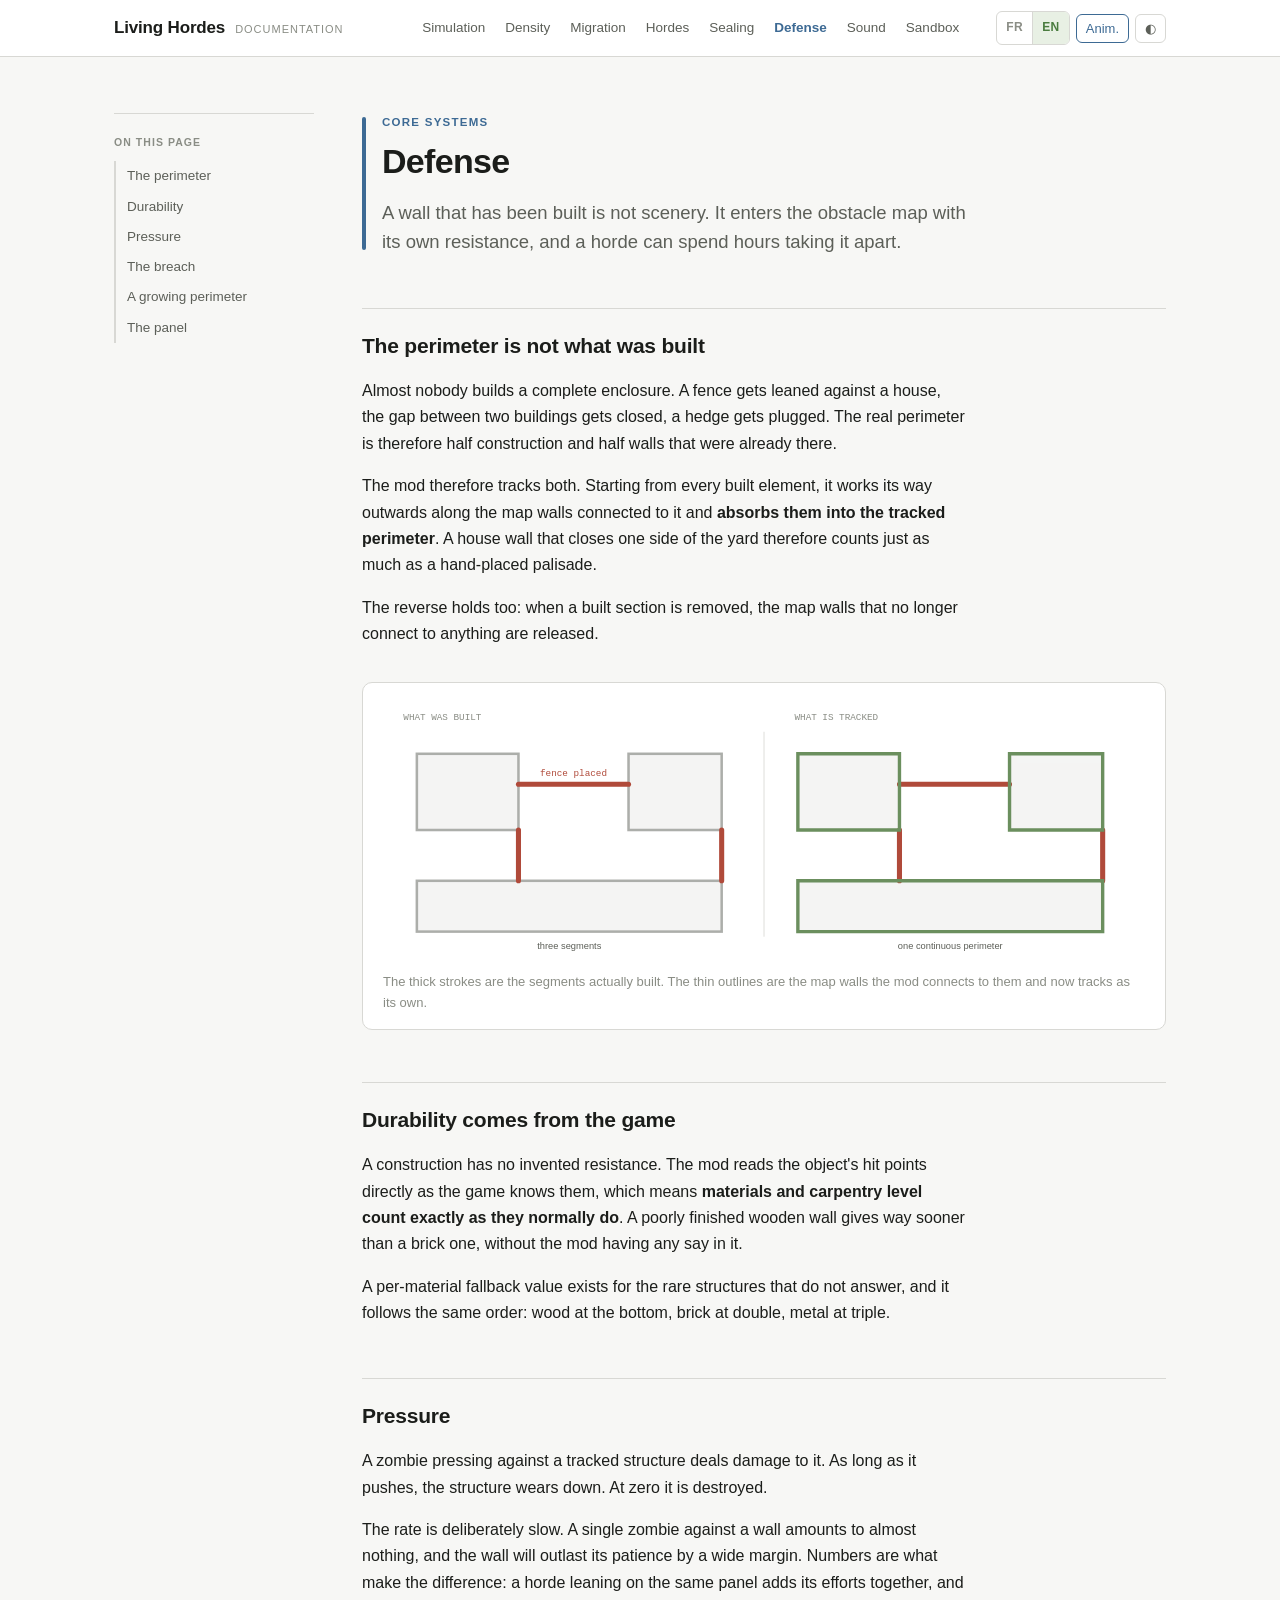
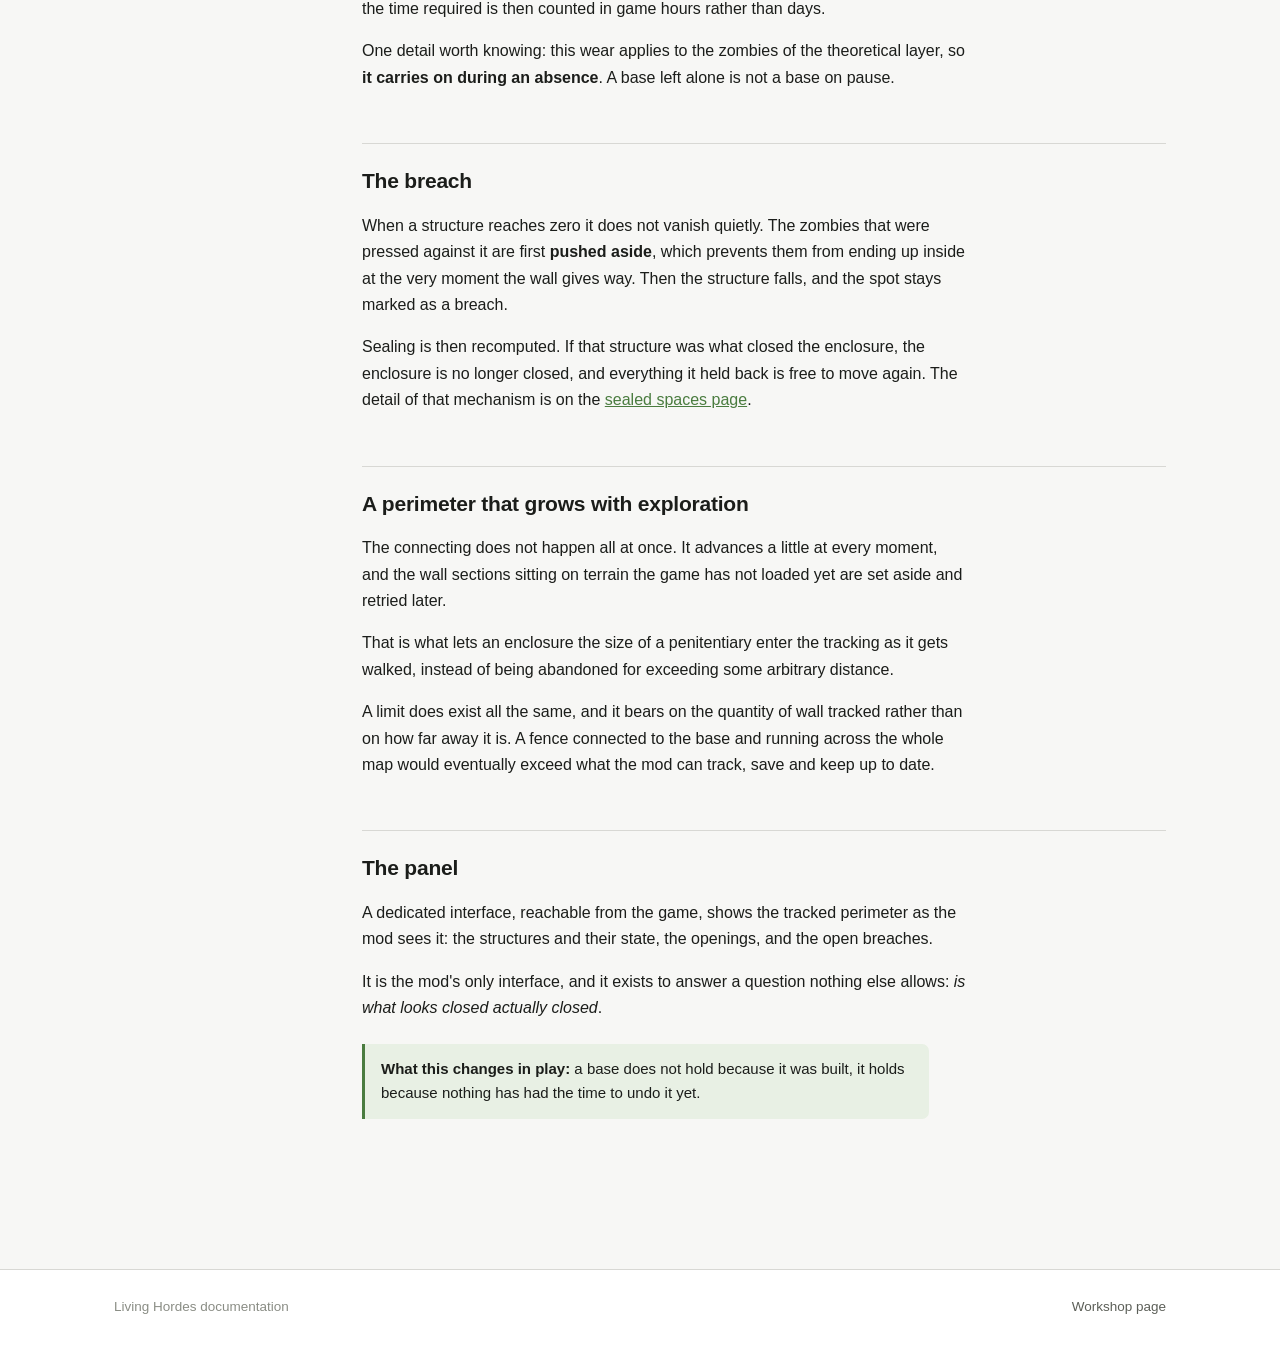
==== defense.html @ 2e3cf20c "Add the bilingual documentation site Nine pages covering the layered simulation, population density," ====
<!doctype html>
<html lang="fr" data-title-fr="D&eacute;fense de base - Living Hordes" data-title-en="Base defense - Living Hordes">
<head>
<meta charset="utf-8">
<meta name="viewport" content="width=device-width, initial-scale=1">
<title>D&eacute;fense de base - Living Hordes</title>
<link rel="stylesheet" href="assets/site.css?v=6">
<script>
(function () {
  var d = document.documentElement, t = null, l = null;
  try {
    t = localStorage.getItem("lh-theme");
    l = localStorage.getItem("lh-lang");
  } catch (e) {}
  if (t) d.setAttribute("data-theme", t);
  if (l !== "fr" && l !== "en") {
    l = (navigator.language || "en").toLowerCase().indexOf("fr") === 0 ? "fr" : "en";
  }
  d.setAttribute("data-sitelang", l);
  d.setAttribute("lang", l);
  var tt = d.getAttribute("data-title-" + l);
  if (tt) document.title = tt;
})();
</script>
</head>
<body data-page="defense">

<header class="masthead">
  <div class="masthead-inner">
    <a class="brand" href="index.html"><b>Living Hordes</b><span>Documentation</span></a>
    <nav class="sitenav">
      <a href="simulation.html">Simulation</a>
      <a href="density.html"><span data-lang="fr">Densit&eacute;</span><span data-lang="en">Density</span></a>
      <a href="migration.html">Migration</a>
      <a href="hordes.html">Hordes</a>
      <a href="sealing.html"><span data-lang="fr">Scellement</span><span data-lang="en">Sealing</span></a>
      <a href="defense.html" aria-current="page"><span data-lang="fr">D&eacute;fense</span><span data-lang="en">Defense</span></a>
      <a href="sound.html"><span data-lang="fr">Son</span><span data-lang="en">Sound</span></a>
      <a href="sandbox.html">Sandbox</a>
    </nav>
    <div class="tools">
      <div class="langtoggle">
        <button type="button" data-setlang="fr">FR</button>
        <button type="button" data-setlang="en">EN</button>
      </div>
      <button class="motiontoggle" id="motion-toggle" type="button" aria-pressed="false"
              title="Animations">Anim.</button>
      <button class="themetoggle" id="theme-toggle" type="button"
              title="Th&egrave;me / Theme">&#9680;</button>
    </div>
  </div>
</header>

<div class="wrap">
  <aside class="toc">
    <div class="toc-sticky">
      <h2><span data-lang="fr">Sur cette page</span><span data-lang="en">On this page</span></h2>
      <a href="#perimetre"><span data-lang="fr">Le p&eacute;rim&egrave;tre</span><span data-lang="en">The perimeter</span></a>
      <a href="#durabilite"><span data-lang="fr">La durabilit&eacute;</span><span data-lang="en">Durability</span></a>
      <a href="#pression"><span data-lang="fr">La pression</span><span data-lang="en">Pressure</span></a>
      <a href="#breche"><span data-lang="fr">La br&egrave;che</span><span data-lang="en">The breach</span></a>
      <a href="#grandit"><span data-lang="fr">Un p&eacute;rim&egrave;tre qui grandit</span><span data-lang="en">A growing perimeter</span></a>
      <a href="#panneau"><span data-lang="fr">Le panneau</span><span data-lang="en">The panel</span></a>
    </div>
  </aside>

  <main>
    <div class="prose pagehead">
      <p class="eyebrow"><span data-lang="fr">Syst&egrave;mes centraux</span><span data-lang="en">Core systems</span></p>
      <h1><span data-lang="fr">D&eacute;fense</span><span data-lang="en">Defense</span></h1>
      <p class="lead" data-lang="fr">Un mur construit n'est pas un d&eacute;cor. Il entre dans la carte des
      obstacles avec sa r&eacute;sistance, et une horde peut passer des heures &agrave; le
      d&eacute;monter.</p>
      <p class="lead" data-lang="en">A wall that has been built is not scenery. It enters the
      obstacle map with its own resistance, and a horde can spend hours taking it apart.</p>
    </div>

    <h2 id="perimetre"><span data-lang="fr">Le p&eacute;rim&egrave;tre n'est pas ce qui a &eacute;t&eacute; construit</span><span data-lang="en">The perimeter is not what was built</span></h2>
    <div class="prose">
      <p data-lang="fr">Presque personne ne b&acirc;tit une enceinte compl&egrave;te. On adosse une
      cl&ocirc;ture &agrave; une maison, on ferme le passage entre deux b&acirc;timents, on
      bouche une haie. Le p&eacute;rim&egrave;tre r&eacute;el est donc fait pour moiti&eacute;
      de constructions et pour moiti&eacute; de murs qui &eacute;taient d&eacute;j&agrave;
      l&agrave;.</p>
      <p data-lang="en">Almost nobody builds a complete enclosure. A fence gets leaned
      against a house, the gap between two buildings gets closed, a hedge gets plugged. The
      real perimeter is therefore half construction and half walls that were already
      there.</p>
      <p data-lang="fr">Le mod suit donc les deux. &Agrave; partir de chaque &eacute;l&eacute;ment
      construit, il remonte de proche en proche le long des murs de la carte qui y sont
      raccord&eacute;s, et les <strong>absorbe dans le p&eacute;rim&egrave;tre suivi</strong>.
      Un mur de maison qui ferme un c&ocirc;t&eacute; de la cour compte donc autant qu'une
      palissade pos&eacute;e &agrave; la main.</p>
      <p data-lang="en">The mod therefore tracks both. Starting from every built element, it
      works its way outwards along the map walls connected to it and <strong>absorbs them
      into the tracked perimeter</strong>. A house wall that closes one side of the yard
      therefore counts just as much as a hand-placed palisade.</p>
      <p data-lang="fr">L'inverse est vrai aussi : quand une portion construite est retir&eacute;e, les
      murs de carte qui ne tiennent plus &agrave; rien sont rel&acirc;ch&eacute;s.</p>
      <p data-lang="en">The reverse holds too: when a built section is removed, the map walls
      that no longer connect to anything are released.</p>
    </div>

    <figure class="wide-fig">
      <svg viewBox="0 0 900 300" xmlns="http://www.w3.org/2000/svg" role="img"
           aria-label="Une cl&ocirc;ture construite entre deux b&acirc;timents, et le p&eacute;rim&egrave;tre complet que le mod en d&eacute;duit.">
        <g font-size="11" font-family="ui-monospace, monospace" fill="var(--text-faint)">
          <text x="24" y="20" data-lang="fr">CE QUI A &Eacute;T&Eacute; CONSTRUIT</text><text x="24" y="20" data-lang="en">WHAT WAS BUILT</text>
          <text x="486" y="20" data-lang="fr">CE QUI EST SUIVI</text><text x="486" y="20" data-lang="en">WHAT IS TRACKED</text>
        </g>

        <g opacity="0.5">
          <rect x="40" y="60" width="120" height="90" fill="var(--text-faint)" fill-opacity="0.18"
                stroke="var(--text-dim)" stroke-width="3"/>
          <rect x="290" y="60" width="110" height="90" fill="var(--text-faint)" fill-opacity="0.18"
                stroke="var(--text-dim)" stroke-width="3"/>
          <rect x="40" y="210" width="360" height="60" fill="var(--text-faint)" fill-opacity="0.18"
                stroke="var(--text-dim)" stroke-width="3"/>
        </g>
        <g stroke="var(--l3)" stroke-width="6" stroke-linecap="round">
          <path d="M 160 96 L 290 96"/>
          <path d="M 160 150 L 160 210"/>
          <path d="M 400 150 L 400 210"/>
        </g>
        <text x="225" y="86" font-size="11" fill="var(--l3)" text-anchor="middle"
              font-family="ui-monospace, monospace" data-lang="fr">cl&ocirc;ture pos&eacute;e</text>
        <text x="225" y="86" font-size="11" fill="var(--l3)" text-anchor="middle"
              font-family="ui-monospace, monospace" data-lang="en">fence placed</text>
        <text x="220" y="290" font-size="11" fill="var(--text-dim)" text-anchor="middle" data-lang="fr">trois segments</text><text x="220" y="290" font-size="11" fill="var(--text-dim)" text-anchor="middle" data-lang="en">three segments</text>

        <line x1="450" y1="34" x2="450" y2="276" stroke="var(--rule)" stroke-width="1"/>

        <g opacity="0.5">
          <rect x="490" y="60" width="120" height="90" fill="var(--text-faint)" fill-opacity="0.18"/>
          <rect x="740" y="60" width="110" height="90" fill="var(--text-faint)" fill-opacity="0.18"/>
          <rect x="490" y="210" width="360" height="60" fill="var(--text-faint)" fill-opacity="0.18"/>
        </g>
        <path d="M 610 96 L 740 96 M 610 210 L 610 150 M 850 210 L 850 150"
              stroke="var(--l3)" stroke-width="6" stroke-linecap="round" fill="none"/>
        <path d="M 490 60 L 610 60 L 610 150 L 490 150 Z
                 M 740 60 L 850 60 L 850 150 L 740 150 Z
                 M 490 210 L 850 210 L 850 270 L 490 270 Z"
              fill="none" stroke="var(--l1)" stroke-width="4"/>
        <text x="670" y="290" font-size="11" fill="var(--text-dim)" text-anchor="middle" data-lang="fr">
          un p&eacute;rim&egrave;tre continu</text>
        <text x="670" y="290" font-size="11" fill="var(--text-dim)" text-anchor="middle" data-lang="en">
          one continuous perimeter</text>
      </svg>
      <figcaption data-lang="fr">Les traits &eacute;pais sont les segments r&eacute;ellement construits.
      Les contours fins sont les murs de la carte que le mod y raccorde et suit
      d&eacute;sormais comme les siens.</figcaption>
      <figcaption data-lang="en">The thick strokes are the segments actually built. The thin
      outlines are the map walls the mod connects to them and now tracks as its own.</figcaption>
    </figure>

    <h2 id="durabilite"><span data-lang="fr">La durabilit&eacute; est celle du jeu</span><span data-lang="en">Durability comes from the game</span></h2>
    <div class="prose">
      <p data-lang="fr">Une construction n'a pas de r&eacute;sistance invent&eacute;e. Le mod lit
      directement les points de vie de l'objet tel que le jeu le conna&icirc;t, ce qui veut
      dire que <strong>les mat&eacute;riaux et le niveau de menuiserie comptent
      exactement comme d'habitude</strong>. Un mur de bois mal fini c&egrave;de plus vite
      qu'un mur de brique, sans que le mod ait &agrave; en d&eacute;cider.</p>
      <p data-lang="en">A construction has no invented resistance. The mod reads the object's
      hit points directly as the game knows them, which means <strong>materials and
      carpentry level count exactly as they normally do</strong>. A poorly finished wooden
      wall gives way sooner than a brick one, without the mod having any say in it.</p>
      <p data-lang="fr">Une valeur de repli par mat&eacute;riau existe pour les rares structures qui ne
      r&eacute;pondent pas, et elle suit le m&ecirc;me ordre : le bois en bas, la brique au
      double, le m&eacute;tal au triple.</p>
      <p data-lang="en">A per-material fallback value exists for the rare structures that do
      not answer, and it follows the same order: wood at the bottom, brick at double, metal
      at triple.</p>
    </div>

    <h2 id="pression"><span data-lang="fr">La pression</span><span data-lang="en">Pressure</span></h2>
    <div class="prose">
      <p data-lang="fr">Un zombie qui bute contre une structure suivie lui inflige des d&eacute;g&acirc;ts.
      Tant qu'il pousse, la structure s'use. &Agrave; z&eacute;ro elle est
      d&eacute;truite.</p>
      <p data-lang="en">A zombie pressing against a tracked structure deals damage to it. As
      long as it pushes, the structure wears down. At zero it is destroyed.</p>
      <p data-lang="fr">Le rythme est volontairement lent. Un zombie isol&eacute; contre un mur ne
      repr&eacute;sente presque rien, et le mur tiendra bien plus longtemps que sa
      patience. C'est le nombre qui fait la diff&eacute;rence : une horde
      appuy&eacute;e sur la m&ecirc;me paroi additionne ses efforts, et le temps
      n&eacute;cessaire se compte alors en heures de jeu plut&ocirc;t qu'en jours.</p>
      <p data-lang="en">The rate is deliberately slow. A single zombie against a wall amounts
      to almost nothing, and the wall will outlast its patience by a wide margin. Numbers
      are what make the difference: a horde leaning on the same panel adds its efforts
      together, and the time required is then counted in game hours rather than days.</p>
      <p data-lang="fr">Une pr&eacute;cision utile pour comprendre ce qui se joue : cette usure
      s'applique aux zombies de la couche th&eacute;orique, donc <strong>elle continue
      pendant l'absence</strong>. Une base laiss&eacute;e seule n'est pas une base en
      pause.</p>
      <p data-lang="en">One detail worth knowing: this wear applies to the zombies of the
      theoretical layer, so <strong>it carries on during an absence</strong>. A base left
      alone is not a base on pause.</p>
    </div>

    <h2 id="breche"><span data-lang="fr">La br&egrave;che</span><span data-lang="en">The breach</span></h2>
    <div class="prose">
      <p data-lang="fr">Quand une structure atteint z&eacute;ro, elle ne dispara&icirc;t pas
      silencieusement. Les zombies qui se trouvaient contre elle sont d'abord
      <strong>&eacute;cart&eacute;s</strong>, ce qui &eacute;vite qu'ils se retrouvent
      &agrave; l'int&eacute;rieur au moment m&ecirc;me o&ugrave; le mur c&egrave;de. Puis la
      structure tombe, et l'endroit reste marqu&eacute; comme une br&egrave;che.</p>
      <p data-lang="en">When a structure reaches zero it does not vanish quietly. The zombies
      that were pressed against it are first <strong>pushed aside</strong>, which prevents
      them from ending up inside at the very moment the wall gives way. Then the structure
      falls, and the spot stays marked as a breach.</p>
      <p data-lang="fr">Le scellement est alors recalcul&eacute;. Si cette structure fermait l'enceinte,
      celle-ci n'est plus close, et tout ce qu'elle retenait redevient libre de circuler.
      Le d&eacute;tail de ce m&eacute;canisme est sur la
      <a href="sealing.html">page espaces scell&eacute;s</a>.</p>
      <p data-lang="en">Sealing is then recomputed. If that structure was what closed the
      enclosure, the enclosure is no longer closed, and everything it held back is free to
      move again. The detail of that mechanism is on the
      <a href="sealing.html">sealed spaces page</a>.</p>
    </div>

    <h2 id="grandit"><span data-lang="fr">Un p&eacute;rim&egrave;tre qui grandit avec l'exploration</span><span data-lang="en">A perimeter that grows with exploration</span></h2>
    <div class="prose">
      <p data-lang="fr">Le raccordement ne se fait pas d'un coup. Il progresse un peu &agrave; chaque
      instant, et les portions de mur situ&eacute;es sur du terrain que le jeu n'a pas
      encore charg&eacute; sont mises de c&ocirc;t&eacute; puis retent&eacute;es plus tard.</p>
      <p data-lang="en">The connecting does not happen all at once. It advances a little at
      every moment, and the wall sections sitting on terrain the game has not loaded yet are
      set aside and retried later.</p>
      <p data-lang="fr">C'est ce qui permet &agrave; une enceinte de la taille d'un p&eacute;nitencier
      d'entrer dans le suivi au fur et &agrave; mesure qu'elle est parcourue, au lieu
      d'&ecirc;tre abandonn&eacute;e parce qu'elle d&eacute;passait une distance
      arbitraire.</p>
      <p data-lang="en">That is what lets an enclosure the size of a penitentiary enter the
      tracking as it gets walked, instead of being abandoned for exceeding some arbitrary
      distance.</p>
      <p data-lang="fr">Une limite existe malgr&eacute; tout, et elle porte sur la quantit&eacute; de mur
      suivi plut&ocirc;t que sur son &eacute;loignement. Une cl&ocirc;ture raccord&eacute;e
      &agrave; la base et qui traverserait la carte enti&egrave;re finirait par
      d&eacute;passer ce que le mod peut suivre, sauvegarder et tenir &agrave; jour.</p>
      <p data-lang="en">A limit does exist all the same, and it bears on the quantity of wall
      tracked rather than on how far away it is. A fence connected to the base and running
      across the whole map would eventually exceed what the mod can track, save and keep up
      to date.</p>
    </div>

    <h2 id="panneau"><span data-lang="fr">Le panneau</span><span data-lang="en">The panel</span></h2>
    <div class="prose">
      <p data-lang="fr">Une interface d&eacute;di&eacute;e, accessible depuis le jeu, montre le
      p&eacute;rim&egrave;tre suivi tel que le mod le voit : les structures et leur
      &eacute;tat, les ouvertures, et les br&egrave;ches ouvertes.</p>
      <p data-lang="en">A dedicated interface, reachable from the game, shows the tracked
      perimeter as the mod sees it: the structures and their state, the openings, and the
      open breaches.</p>
      <p data-lang="fr">C'est la seule interface du mod, et elle sert &agrave; r&eacute;pondre &agrave; une
      question que rien d'autre ne permet de poser : <em>ce que je crois avoir ferm&eacute;
      est-il r&eacute;ellement ferm&eacute;</em>.</p>
      <p data-lang="en">It is the mod's only interface, and it exists to answer a question
      nothing else allows: <em>is what looks closed actually closed</em>.</p>
    </div>

    <div class="note">
      <p data-lang="fr"><strong>Ce que &ccedil;a change en jeu :</strong> une base ne tient pas parce
      qu'elle a &eacute;t&eacute; construite, elle tient parce que rien n'a encore eu le
      temps de la d&eacute;faire.</p>
      <p data-lang="en"><strong>What this changes in play:</strong> a base does not hold
      because it was built, it holds because nothing has had the time to undo it yet.</p>
    </div>
  </main>
</div>

<footer>
  <div class="footer-inner">
    <span data-lang="fr">Documentation Living Hordes</span><span data-lang="en">Living Hordes documentation</span>
    <span><a href="https://steamcommunity.com/sharedfiles/filedetails/?id=3691686404"><span data-lang="fr">Page Workshop</span><span data-lang="en">Workshop page</span></a></span>
  </div>
</footer>

<script src="assets/site.js?v=6"></script>
</body>
</html>
---- assets/site.css ----
/* =========================================================================
   Living Hordes documentation - shared stylesheet
   Edit here only. Every page loads this file.
   ========================================================================= */

:root {
  --bg: #f7f7f5;
  --bg-raised: #ffffff;
  --bg-sunken: #ececeb;
  --text: #1b1d1a;
  --text-dim: #5c5f58;
  --text-faint: #8a8d85;
  --rule: #d8d8d4;
  --accent: #4a7c3f;
  --accent-soft: #e8f0e4;
  --warn: #9a6b1c;
  --warn-soft: #f7efdc;
  --l1: #6b8f5e;
  --l2: #c08a2e;
  --l3: #b04a3a;
  --measure: 68ch;
}
@media (prefers-color-scheme: dark) {
  :root:not([data-theme="light"]) {
    --bg: #14161a;
    --bg-raised: #1c1f24;
    --bg-sunken: #101216;
    --text: #e6e6e2;
    --text-dim: #a3a69e;
    --text-faint: #6f736b;
    --rule: #2b2f36;
    --accent: #8fbf7a;
    --accent-soft: #1e2a1b;
    --warn: #e0b055;
    --warn-soft: #2a2417;
    --l1: #8fbf7a;
    --l2: #e0b055;
    --l3: #d97a66;
  }
}
:root[data-theme="dark"] {
  --bg: #14161a;
  --bg-raised: #1c1f24;
  --bg-sunken: #101216;
  --text: #e6e6e2;
  --text-dim: #a3a69e;
  --text-faint: #6f736b;
  --rule: #2b2f36;
  --accent: #8fbf7a;
  --accent-soft: #1e2a1b;
  --warn: #e0b055;
  --warn-soft: #2a2417;
  --l1: #8fbf7a;
  --l2: #e0b055;
  --l3: #d97a66;
}

/* ------------------------------------------------------------- language */
/* Any element carrying data-lang shows only in that language.
   Elements with no data-lang are language-neutral and always show.
   data-lang="both" matches neither rule, so it always shows: it marks a block
   that is deliberately identical in both languages, which is what lets the
   consistency check tell those apart from a block simply left untranslated. */
html[data-sitelang="en"] [data-lang="fr"] { display: none !important; }
html[data-sitelang="fr"] [data-lang="en"] { display: none !important; }

.langtoggle { display: flex; border: 1px solid var(--rule); border-radius: 6px; overflow: hidden; }
.langtoggle button {
  border: 0; background: none; color: var(--text-faint); cursor: pointer;
  font: inherit; font-size: 12px; font-weight: 600; padding: 6px 9px;
  letter-spacing: 0.04em;
}
.langtoggle button + button { border-left: 1px solid var(--rule); }
.langtoggle button:hover { color: var(--text); }
.langtoggle button[aria-pressed="true"] { background: var(--accent-soft); color: var(--accent); }

/* ------------------------------------------------ accent par page ------ */
/* Chaque page pose data-page sur <body>. Repère de navigation, rien de plus. */
:root {
  --page: var(--accent);
  --p-simulation: #b8792c;
  --p-density:    #a8503c;
  --p-migration:  #2f7d78;
  --p-hordes:     #6d5a96;
  --p-sealing:    #4a7c3f;
  --p-defense:    #3d6a94;
  --p-sound:      #97761c;
  --p-sandbox:    #5b6472;
}
@media (prefers-color-scheme: dark) {
  :root:not([data-theme="light"]) {
    --p-simulation: #e0a355;
    --p-density:    #d97a66;
    --p-migration:  #63b6ae;
    --p-hordes:     #a294cc;
    --p-sealing:    #8fbf7a;
    --p-defense:    #79a8d4;
    --p-sound:      #d6b455;
    --p-sandbox:    #97a3b3;
  }
}
:root[data-theme="dark"] {
  --p-simulation: #e0a355;
  --p-density:    #d97a66;
  --p-migration:  #63b6ae;
  --p-hordes:     #a294cc;
  --p-sealing:    #8fbf7a;
  --p-defense:    #79a8d4;
  --p-sound:      #d6b455;
  --p-sandbox:    #97a3b3;
}
body[data-page="simulation"] { --page: var(--p-simulation); }
body[data-page="density"]    { --page: var(--p-density); }
body[data-page="migration"]  { --page: var(--p-migration); }
body[data-page="hordes"]     { --page: var(--p-hordes); }
body[data-page="sealing"]    { --page: var(--p-sealing); }
body[data-page="defense"]    { --page: var(--p-defense); }
body[data-page="sound"]      { --page: var(--p-sound); }
body[data-page="sandbox"]    { --page: var(--p-sandbox); }

* { box-sizing: border-box; }
html { -webkit-text-size-adjust: 100%; scroll-behavior: smooth; }
body {
  margin: 0;
  background: var(--bg);
  color: var(--text);
  font: 16px/1.65 -apple-system, BlinkMacSystemFont, "Segoe UI", Roboto, Helvetica, Arial, sans-serif;
  overflow-wrap: break-word;
}

/* ---------------------------------------------------------------- chrome */
.masthead {
  border-bottom: 1px solid var(--rule);
  background: var(--bg-raised);
  position: sticky; top: 0; z-index: 20;
}
.masthead-inner {
  max-width: 1100px; margin: 0 auto; padding: 0 24px;
  display: flex; align-items: center; gap: 28px; flex-wrap: wrap;
}
.brand {
  display: flex; align-items: baseline; gap: 10px;
  padding: 14px 0; text-decoration: none; color: var(--text); white-space: nowrap;
}
.brand b { font-size: 17px; letter-spacing: -0.01em; }
.brand span {
  font-size: 11px; text-transform: uppercase; letter-spacing: 0.09em; color: var(--text-faint);
}
.sitenav { display: flex; gap: 2px; flex-wrap: wrap; margin-left: auto; }
.tools { display: flex; gap: 6px; flex: none; align-items: center; }
.sitenav a {
  padding: 8px 9px; border-radius: 6px; font-size: 13.5px;
  color: var(--text-dim); text-decoration: none; white-space: nowrap;
}
.sitenav a:hover { background: var(--bg-sunken); color: var(--text); }
.sitenav a[aria-current="page"] { color: var(--accent); font-weight: 600; }
.themetoggle {
  border: 1px solid var(--rule); background: none; color: var(--text-dim);
  border-radius: 6px; padding: 6px 9px; cursor: pointer; font-size: 13px;
}
.themetoggle:hover { color: var(--text); }

/* ---------------------------------------------------------------- layout */
.wrap { max-width: 1100px; margin: 0 auto; padding: 0 24px; display: flex; gap: 48px; }
.toc { width: 200px; flex: none; padding-top: 56px; }
.toc-sticky { position: sticky; top: 84px; }
.toc h2 {
  font-size: 10.5px; text-transform: uppercase; letter-spacing: 0.1em;
  color: var(--text-faint); margin: 0 0 10px;
}
.toc a {
  display: block; padding: 4px 0 4px 11px; font-size: 13.5px;
  color: var(--text-dim); text-decoration: none; border-left: 2px solid var(--rule);
}
.toc a:hover { color: var(--accent); border-left-color: var(--accent); }
.toc a.active { color: var(--accent); border-left-color: var(--accent); font-weight: 600; }
main { flex: 1; min-width: 0; padding: 56px 0 88px; }
.prose { max-width: var(--measure); }

/* ------------------------------------------------------------------ type */
.eyebrow {
  font-size: 11.5px; text-transform: uppercase; letter-spacing: 0.11em;
  color: var(--accent); font-weight: 600; margin: 0 0 10px;
}
h1 { font-size: 34px; line-height: 1.15; letter-spacing: -0.02em; margin: 0 0 18px; }
h2 {
  font-size: 21px; letter-spacing: -0.01em; margin: 52px 0 14px;
  padding-top: 20px; border-top: 1px solid var(--rule); scroll-margin-top: 80px;
}
h3 { font-size: 16px; margin: 30px 0 8px; scroll-margin-top: 80px; }
p { margin: 0 0 16px; }
.lead { font-size: 18.5px; line-height: 1.55; color: var(--text-dim); }
a { color: var(--accent); }
strong { font-weight: 640; }
ul, ol { margin: 0 0 16px; padding-left: 22px; max-width: var(--measure); }
li { margin-bottom: 6px; }
code {
  font-family: ui-monospace, SFMono-Regular, Menlo, Consolas, monospace;
  font-size: 0.88em; background: var(--bg-sunken); padding: 1px 5px; border-radius: 4px;
}

/* ------------------------------------------------------------ layer card */
.layer { display: flex; gap: 14px; align-items: baseline; margin: 30px 0 8px; }
.layer-dot { width: 11px; height: 11px; border-radius: 50%; flex: none; transform: translateY(1px); }
.layer-1 { background: var(--l1); }
.layer-2 { background: var(--l2); }
.layer-3 { background: var(--l3); }
.layer h3 { margin: 0; }
.layer-range {
  margin-left: auto; font-size: 12.5px; color: var(--text-faint);
  font-family: ui-monospace, SFMono-Regular, Menlo, Consolas, monospace; white-space: nowrap;
}

/* -------------------------------------------------------- under the hood */
details.hood {
  margin: 18px 0 26px; border: 1px solid var(--rule);
  border-radius: 8px; background: var(--bg-raised); max-width: var(--measure);
}
details.hood > summary {
  cursor: pointer; list-style: none; padding: 11px 15px;
  font-size: 13px; font-weight: 600; color: var(--text-dim);
  display: flex; align-items: center; gap: 9px;
}
details.hood > summary::-webkit-details-marker { display: none; }
details.hood > summary::before {
  content: "+"; font-family: ui-monospace, monospace; font-size: 15px;
  color: var(--accent); width: 12px;
}
details.hood[open] > summary::before { content: "\2212"; }
details.hood[open] > summary { border-bottom: 1px solid var(--rule); }
details.hood > summary:hover { color: var(--text); }
.hood-body { padding: 15px; font-size: 14.5px; }
.hood-body > :last-child { margin-bottom: 0; }
.hood-body table { width: 100%; border-collapse: collapse; margin: 0 0 14px; }
.hood-body th, .hood-body td {
  text-align: left; padding: 6px 10px 6px 0; border-bottom: 1px solid var(--rule);
  font-size: 13.5px; vertical-align: top;
}
.hood-body th {
  color: var(--text-faint); font-weight: 600; font-size: 11.5px;
  text-transform: uppercase; letter-spacing: 0.06em;
}
.hood-body td.k {
  font-family: ui-monospace, SFMono-Regular, Menlo, Consolas, monospace;
  white-space: nowrap; color: var(--accent);
}
.hood-body td.v {
  font-family: ui-monospace, SFMono-Regular, Menlo, Consolas, monospace; white-space: nowrap;
}
.tablescroll { overflow-x: auto; }

/* -------------------------------------------------------------- pagehead */
.pagehead { position: relative; padding-left: 20px; margin-bottom: 8px; }
.pagehead::before {
  content: ""; position: absolute; left: 0; top: 4px; bottom: 6px; width: 4px;
  border-radius: 2px; background: var(--page);
}
.eyebrow { color: var(--page); }
.sitenav a[aria-current="page"] { color: var(--page); }

/* -------------------------------------------------------- chiffres clés -- */
.stats {
  display: flex; flex-wrap: wrap; gap: 12px; margin: 26px 0;
  padding: 0; list-style: none; max-width: var(--measure);
}
.stats li {
  flex: 1 1 130px; margin: 0; padding: 14px 16px;
  border: 1px solid var(--rule); border-radius: 9px; background: var(--bg-raised);
}
.stats b {
  display: block; font-family: ui-monospace, SFMono-Regular, Menlo, Consolas, monospace;
  font-size: 22px; line-height: 1.1; color: var(--page); font-weight: 600;
}
.stats span { display: block; margin-top: 5px; font-size: 12.5px; color: var(--text-dim); }

/* ------------------------------------------------------------ vignettes -- */
.cards a { display: flex; flex-direction: column; gap: 10px; }
.cardglyph { display: block; width: 46px; height: 46px; flex: none; }
.cardglyph svg { display: block; width: 100%; height: 100%; }

/* ------------------------------------------------------------ h&eacute;ros ---- */
/* Bande sombre dans les deux th&egrave;mes : c'est ce qui garde la texture lisible.
   Le titre vit dans l'image, pas en dessous. Trois plans d&eacute;rivent &agrave; des
   vitesses diff&eacute;rentes, ce qui produit la profondeur. */
.heroband {
  position: relative; isolation: isolate; overflow: hidden;
  min-height: 400px; display: flex; align-items: center;
  border-bottom: 1px solid var(--rule); background: #0c0e11;
}
.heroband .heroart {
  position: absolute; inset: 0; width: 100%; height: 100%; z-index: 0;
}
.heroband-inner {
  position: relative; z-index: 1;
  max-width: 1100px; margin: 0 auto; padding: 0 24px; width: 100%;
}
.herotitle {
  margin: 0; font-size: clamp(44px, 7.2vw, 96px); line-height: 0.98;
  letter-spacing: -0.035em; color: #f2f1ec;
  text-shadow: 0 2px 40px rgba(0,0,0,0.55);
}
.herokicker {
  margin: 0 0 14px; font-size: 11.5px; letter-spacing: 0.18em;
  text-transform: uppercase; color: #8fbf7a; font-weight: 600;
}
.herolead {
  margin: 20px 0 0; max-width: 46ch; font-size: 17.5px; line-height: 1.55;
  color: #b9bcb4;
}
/* La signature du mod, pas un paragraphe : elle se lit d'un bloc, donc plus
   claire et plus large que du texte courant, sans concurrencer le titre. */
.heroslogan {
  margin: 18px 0 0; font-size: clamp(17px, 2.1vw, 23px); line-height: 1.35;
  letter-spacing: 0.005em; color: #dcdcd4; font-weight: 500;
  text-shadow: 0 2px 26px rgba(0,0,0,0.6);
}
@media (max-width: 900px) {
  .heroband { min-height: 320px; }
  .herolead { max-width: none; font-size: 16px; }
}

/* Le d&eacute;fil&eacute; de la banni&egrave;re. Chaque plan glisse d'exactement une p&eacute;riode de son
   propre contenu, en vitesse constante : le raccord est donc invisible et la
   marche n'a pas de fin. Toute autre courbe que `linear` ferait broncher le
   raccord, et un aller-retour ferait tourner la foule en rond. */
.cb { will-change: transform; }
/* HERO-DRIFT:debut - engendre par _gen_hero.py, ne pas editer a la main */
  .cb-0 { animation: d0 619s linear infinite; }
  .cb-1 { animation: d1 467s linear infinite; }
  .cb-2 { animation: d2 601s linear infinite; }
  .cb-3 { animation: d3 401s linear infinite; }
  .cb-4 { animation: d4 271s linear infinite; }
  @keyframes d0 { from{transform:translateX(0)} to{transform:translateX(-619px)} }   /* 1.0 px/s */
  @keyframes d1 { from{transform:translateX(0)} to{transform:translateX(-653px)} }   /* 1.4 px/s */
  @keyframes d2 { from{transform:translateX(0)} to{transform:translateX(-1200px)} }   /* 2.0 px/s */
  @keyframes d3 { from{transform:translateX(0)} to{transform:translateX(-1200px)} }   /* 3.0 px/s */
  @keyframes d4 { from{transform:translateX(0)} to{transform:translateX(-1200px)} }   /* 4.4 px/s */
/* HERO-DRIFT:fin */

/* ----------------------------------------------------------- animations -- */

/* Transfert anim&eacute; du sch&eacute;ma d'absorption */
.xfer { animation: xfer 6s linear infinite; }
@keyframes xfer {
  0%   { transform: translate(0,0); opacity: 0; }
  12%  { opacity: 1; }
  88%  { opacity: 1; }
  100% { transform: translate(-96px,0); opacity: 0; }
}
/* Marcheur suivant le trac&eacute; du sch&eacute;ma de trajet */
.walker { animation: walkpath 16s ease-in-out infinite; }
@keyframes walkpath {
  0%   { transform: translate(0,0); }
  18%  { transform: translate(50px,-27px); }
  33%  { transform: translate(126px,-20px); }
  50%  { transform: translate(190px,-60px); }
  66%  { transform: translate(242px,-52px); }
  84%  { transform: translate(310px,-98px); }
  100% { transform: translate(360px,-110px); }
}

/* ---------------------------------------------------------------- figure */
figure {
  margin: 34px 0; max-width: var(--measure);
  background: var(--bg-raised); border: 1px solid var(--rule);
  border-radius: 10px; padding: 20px 20px 16px;
}
figure svg { display: block; width: 100%; height: auto; }
figcaption { font-size: 13px; color: var(--text-faint); margin-top: 14px; }
/* Diagrams that need more room than the reading measure allows. */
figure.wide-fig { max-width: none; }

/* ---------------------------------------------------------------- legend */
.legend {
  display: flex; flex-wrap: wrap; gap: 8px 20px;
  margin: 14px 0 0; padding: 0; list-style: none;
  font-size: 12.5px; color: var(--text-dim);
}
.legend li { display: flex; align-items: center; gap: 7px; margin: 0; }
.legend i {
  width: 11px; height: 11px; border-radius: 3px; flex: none; font-style: normal;
}

/* ------------------------------------------------------------ rule strip */
.rule-strip {
  display: flex; gap: 13px; align-items: flex-start;
  border: 1px solid var(--rule); border-radius: 9px; background: var(--bg-raised);
  padding: 14px 16px; margin: 14px 0; max-width: var(--measure); font-size: 15px;
}
.rule-strip b {
  flex: none; font-family: ui-monospace, SFMono-Regular, Menlo, Consolas, monospace;
  font-size: 12px; letter-spacing: 0.04em; text-transform: uppercase;
  color: var(--accent); padding-top: 3px; width: 62px;
}
.rule-strip p { margin: 0; }

/* --------------------------------------------------------------- callout */
.note {
  border-left: 3px solid var(--accent); background: var(--accent-soft);
  padding: 13px 16px; border-radius: 0 7px 7px 0; margin: 22px 0;
  font-size: 15px; max-width: var(--measure);
}
.note > :last-child { margin-bottom: 0; }

/* ---------------------------------------------- capture placeholder ---- */
/* ------------------------------------------------- authoring placeholder */
/* Delete these blocks as you fill each section in. */
.todo {
  border: 1px dashed var(--warn); background: var(--warn-soft);
  color: var(--warn); border-radius: 7px; padding: 12px 15px; margin: 16px 0;
  font-size: 14px; max-width: var(--measure);
}
.todo::before {
  content: "TO WRITE"; display: block; font-size: 10.5px; font-weight: 700;
  letter-spacing: 0.1em; margin-bottom: 5px; opacity: 0.85;
}
.todo > :last-child { margin-bottom: 0; }
.todo ul { padding-left: 20px; margin-bottom: 0; }

/* ------------------------------------------------------------ index grid */
.hero { padding: 60px 0 8px; max-width: var(--measure); }
.hero h1 { font-size: 42px; }
.cards {
  display: grid; grid-template-columns: repeat(auto-fill, minmax(250px, 1fr));
  gap: 14px; margin: 34px 0 20px; padding: 0; list-style: none;
}
.cards li { margin: 0; }
.cards a {
  display: block; height: 100%; padding: 17px 19px; text-decoration: none;
  border: 1px solid var(--rule); border-radius: 9px; background: var(--bg-raised);
}
.cards a:hover { border-color: var(--accent); }
.cards h2 {
  font-size: 15.5px; margin: 0 0 6px; padding: 0; border: 0; color: var(--text);
}
.cards p { font-size: 13.5px; color: var(--text-dim); margin: 0; }
.wide { max-width: 1100px; margin: 0 auto; padding: 0 24px; }

/* ---------------------------------------------------------------- footer */
footer { border-top: 1px solid var(--rule); margin-top: 40px; background: var(--bg-raised); }
.footer-inner {
  max-width: 1100px; margin: 0 auto; padding: 26px 24px 40px;
  font-size: 13.5px; color: var(--text-faint);
  display: flex; gap: 20px; flex-wrap: wrap; justify-content: space-between;
}
.footer-inner a { color: var(--text-dim); text-decoration: none; }
.footer-inner a:hover { color: var(--accent); }

/* ---------------------------------------------------------------- mobile */
@media (max-width: 900px) {
  .wrap { display: block; padding: 0 20px; }
  .toc { width: auto; padding-top: 28px; }
  .toc-sticky { position: static; }
  .toc a { display: inline-block; border-left: 0; padding: 4px 12px 4px 0; }
  main { padding: 24px 0 64px; }
  h1 { font-size: 27px; }
  .hero h1 { font-size: 31px; }
  .lead { font-size: 17px; }
  .sitenav { margin-left: 0; padding-bottom: 8px; }
  .layer { flex-wrap: wrap; }
  .layer-range { margin-left: 0; width: 100%; }
  .wide, .hero { padding-left: 20px; padding-right: 20px; }
}

/* ------------------------------------------------------- mouvement ------ */
/* Par d&eacute;faut on suit le r&eacute;glage syst&egrave;me. La bascule du bandeau pose
   data-motion sur <html> et l'emporte, dans les deux sens. */
@media (prefers-reduced-motion: reduce) {
  html:not([data-motion="on"]) { scroll-behavior: auto; }
  html:not([data-motion="on"]) .xfer,
  html:not([data-motion="on"]) .walker,
  html:not([data-motion="on"]) .cb { animation: none; }
}
html[data-motion="off"] { scroll-behavior: auto; }
html[data-motion="off"] .xfer,
html[data-motion="off"] .walker,
html[data-motion="off"] .cb { animation: none; }

.motiontoggle {
  border: 1px solid var(--rule); background: none; color: var(--text-dim);
  border-radius: 6px; padding: 6px 9px; cursor: pointer; font-size: 13px;
}
.motiontoggle:hover { color: var(--text); }
.motiontoggle[aria-pressed="true"] { color: var(--page); border-color: var(--page); }
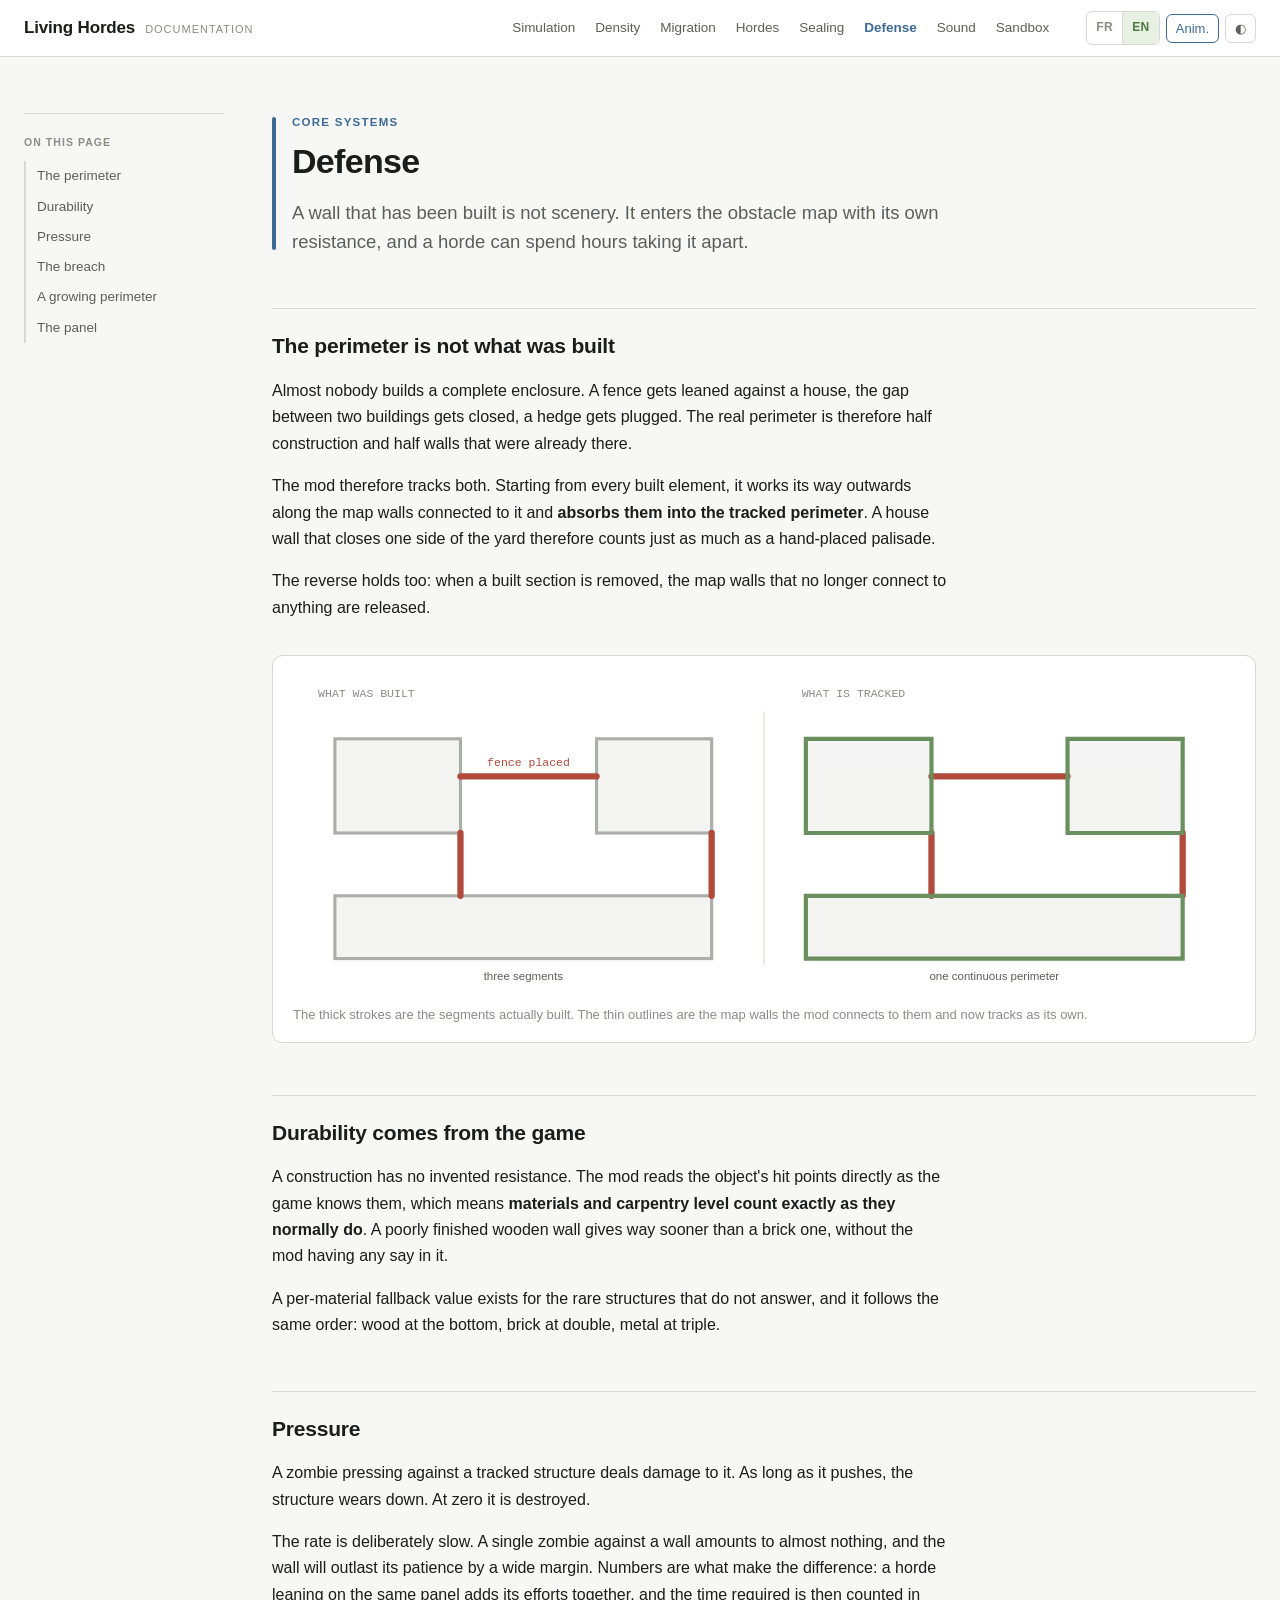
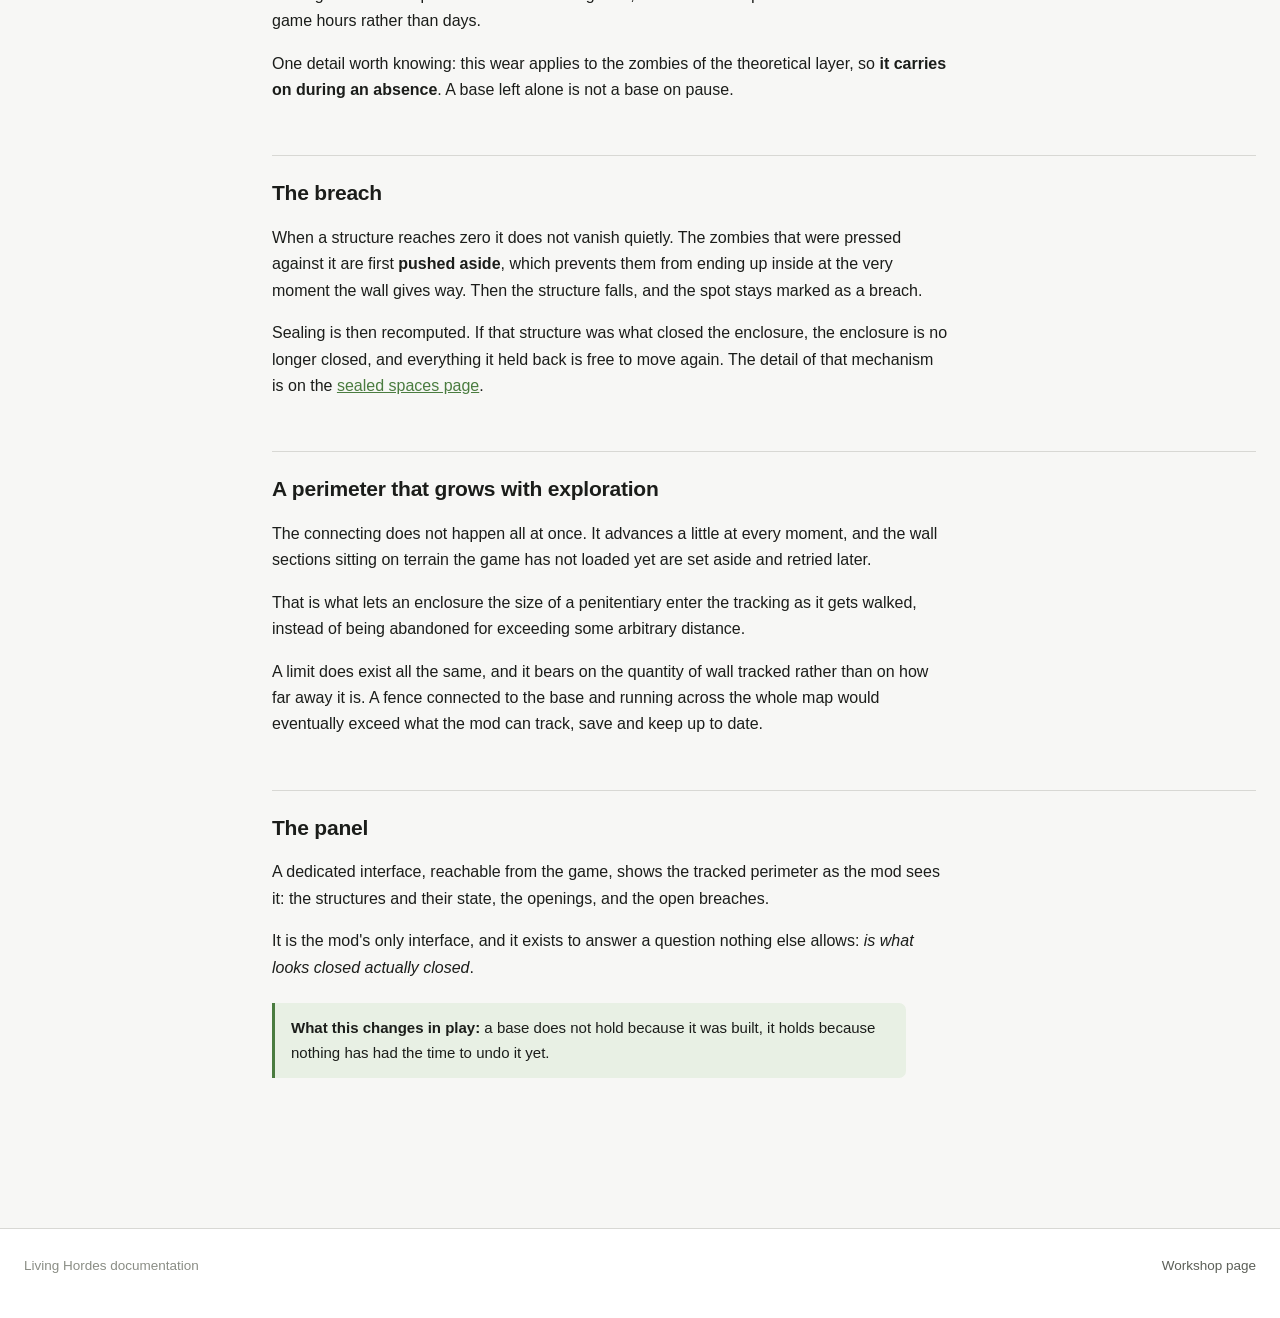
==== commit 681e38a8: "Widen the page and let the diagrams use the room The shell was capped at 1100px, which left 820px of" ====
--- a/defense.html
+++ b/defense.html
@@ -4,7 +4,7 @@
 <meta charset="utf-8">
 <meta name="viewport" content="width=device-width, initial-scale=1">
 <title>D&eacute;fense de base - Living Hordes</title>
-<link rel="stylesheet" href="assets/site.css?v=6">
+<link rel="stylesheet" href="assets/site.css?v=7">
 <script>
 (function () {
   var d = document.documentElement, t = null, l = null;
--- a/assets/site.css
+++ b/assets/site.css
@@ -18,7 +18,12 @@
   --l1: #6b8f5e;
   --l2: #c08a2e;
   --l3: #b04a3a;
-  --measure: 68ch;
+  --measure: 76ch;
+  /* Largeur du cadre de page. Distinct de --page, qui est la couleur d accent.
+     La mesure de lecture ci-dessus reste independante : elargir le cadre
+     n allonge pas les lignes de texte, ca rend de la place aux schemas et
+     reduit le vide lateral. */
+  --shell: 1360px;
 }
 @media (prefers-color-scheme: dark) {
   :root:not([data-theme="light"]) {
@@ -135,7 +140,7 @@
   position: sticky; top: 0; z-index: 20;
 }
 .masthead-inner {
-  max-width: 1100px; margin: 0 auto; padding: 0 24px;
+  max-width: var(--shell); margin: 0 auto; padding: 0 24px;
   display: flex; align-items: center; gap: 28px; flex-wrap: wrap;
 }
 .brand {
@@ -161,7 +166,7 @@
 .themetoggle:hover { color: var(--text); }
 
 /* ---------------------------------------------------------------- layout */
-.wrap { max-width: 1100px; margin: 0 auto; padding: 0 24px; display: flex; gap: 48px; }
+.wrap { max-width: var(--shell); margin: 0 auto; padding: 0 24px; display: flex; gap: 48px; }
 .toc { width: 200px; flex: none; padding-top: 56px; }
 .toc-sticky { position: sticky; top: 84px; }
 .toc h2 {
@@ -292,7 +297,7 @@
 }
 .heroband-inner {
   position: relative; z-index: 1;
-  max-width: 1100px; margin: 0 auto; padding: 0 24px; width: 100%;
+  max-width: var(--shell); margin: 0 auto; padding: 0 24px; width: 100%;
 }
 .herotitle {
   margin: 0; font-size: clamp(44px, 7.2vw, 96px); line-height: 0.98;
@@ -361,7 +366,7 @@
 
 /* ---------------------------------------------------------------- figure */
 figure {
-  margin: 34px 0; max-width: var(--measure);
+  margin: 34px 0; max-width: 860px;
   background: var(--bg-raised); border: 1px solid var(--rule);
   border-radius: 10px; padding: 20px 20px 16px;
 }
@@ -423,6 +428,9 @@
 .cards {
   display: grid; grid-template-columns: repeat(auto-fill, minmax(250px, 1fr));
   gap: 14px; margin: 34px 0 20px; padding: 0; list-style: none;
+  /* La regle generique ul/ol plafonne a la mesure de lecture. Une grille de
+     vignettes n est pas du texte : elle doit occuper toute la largeur. */
+  max-width: none;
 }
 .cards li { margin: 0; }
 .cards a {
@@ -434,12 +442,12 @@
   font-size: 15.5px; margin: 0 0 6px; padding: 0; border: 0; color: var(--text);
 }
 .cards p { font-size: 13.5px; color: var(--text-dim); margin: 0; }
-.wide { max-width: 1100px; margin: 0 auto; padding: 0 24px; }
+.wide { max-width: var(--shell); margin: 0 auto; padding: 0 24px; }
 
 /* ---------------------------------------------------------------- footer */
 footer { border-top: 1px solid var(--rule); margin-top: 40px; background: var(--bg-raised); }
 .footer-inner {
-  max-width: 1100px; margin: 0 auto; padding: 26px 24px 40px;
+  max-width: var(--shell); margin: 0 auto; padding: 26px 24px 40px;
   font-size: 13.5px; color: var(--text-faint);
   display: flex; gap: 20px; flex-wrap: wrap; justify-content: space-between;
 }
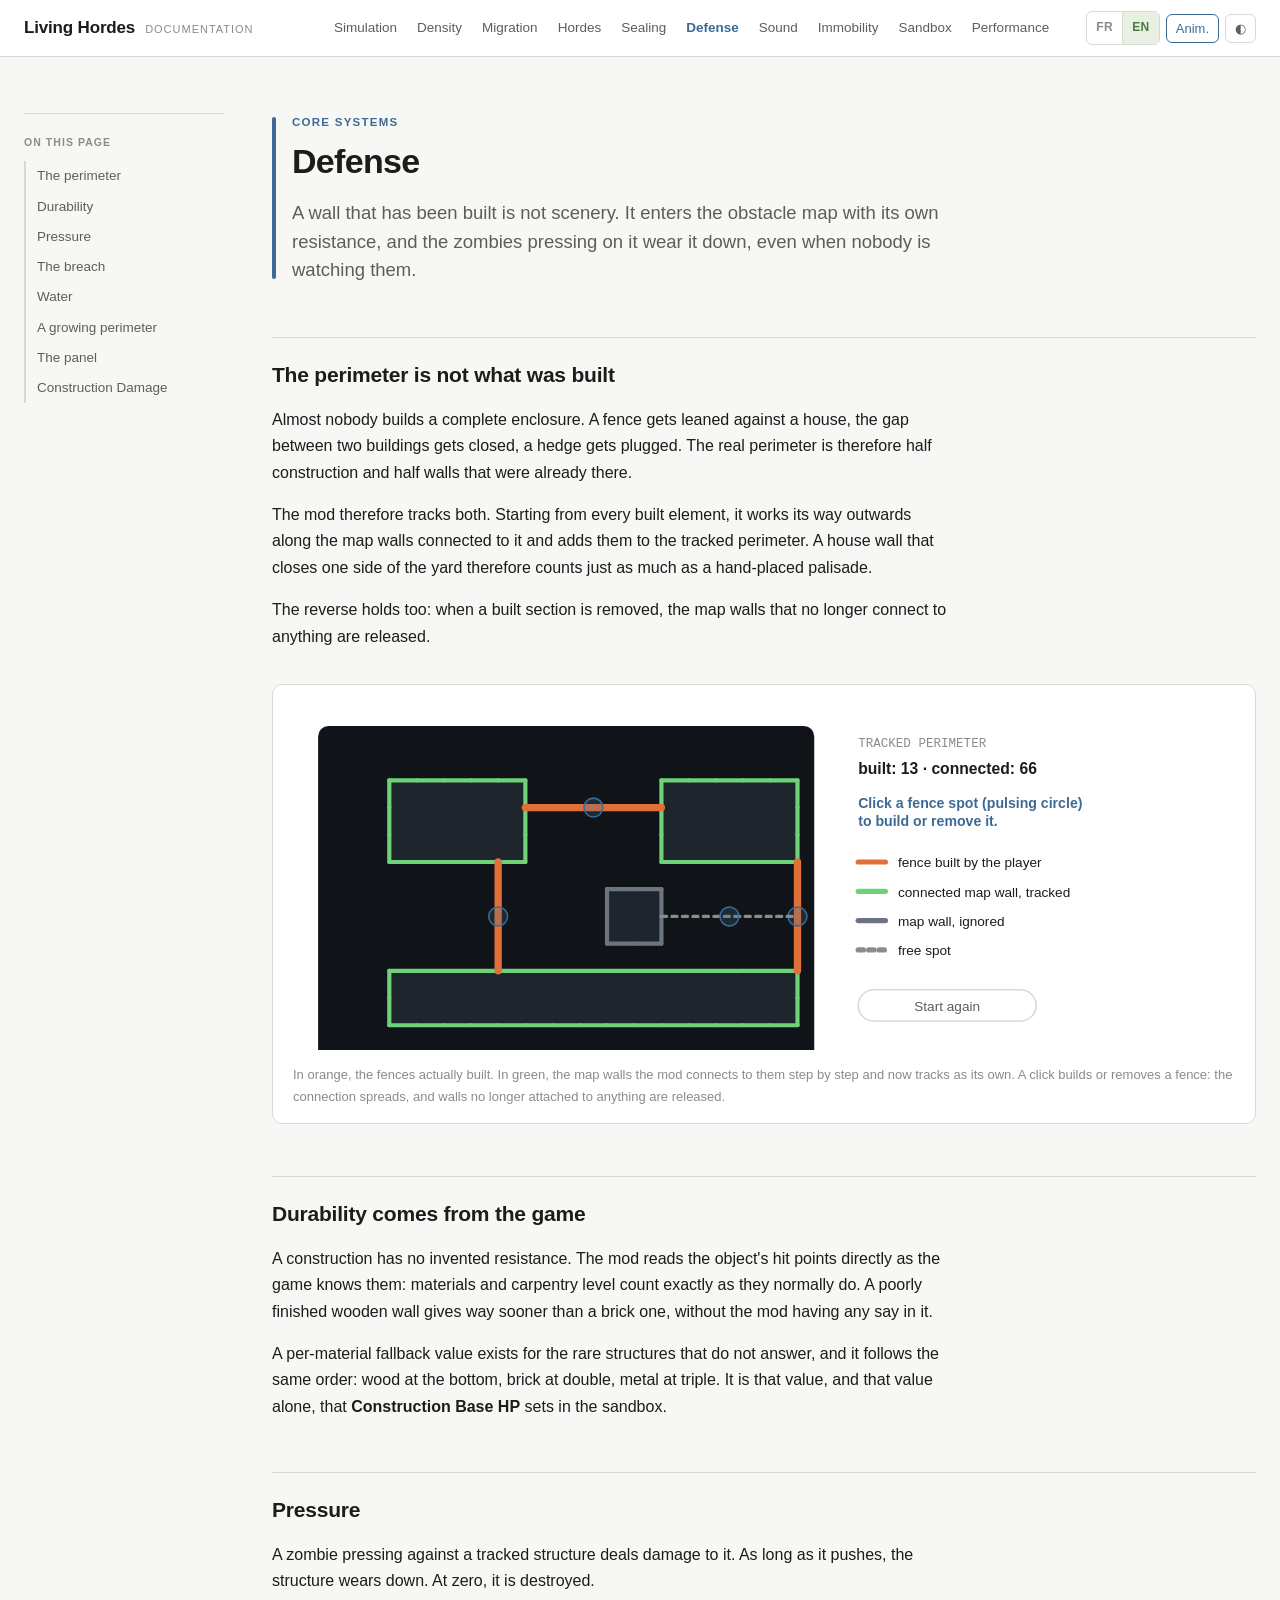
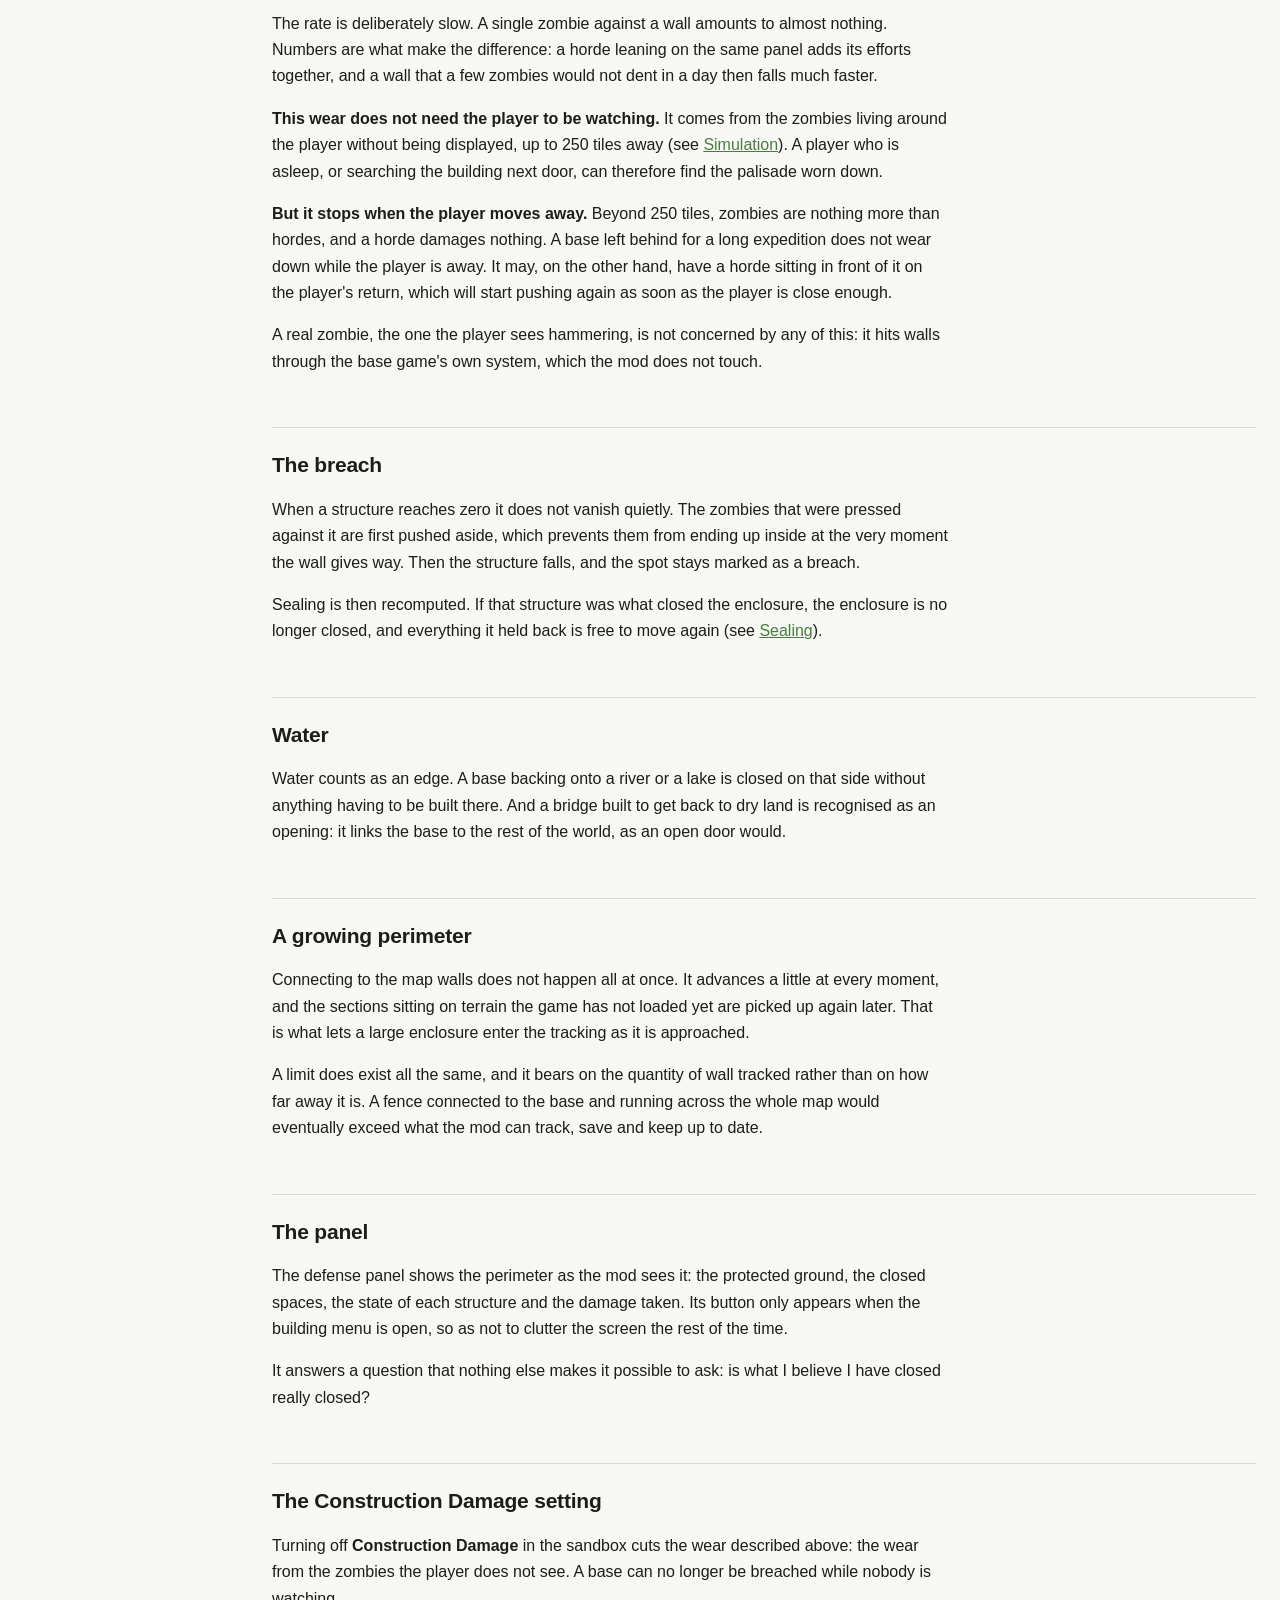
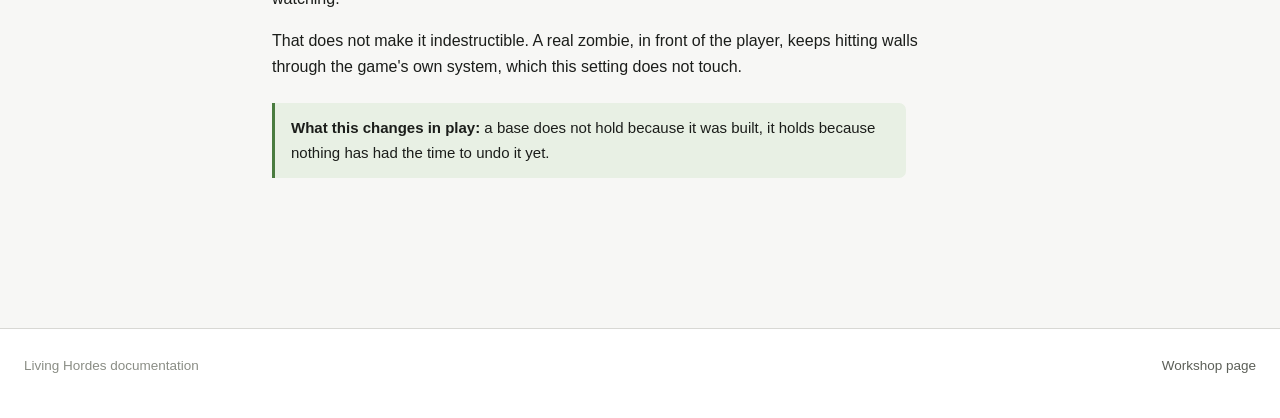
==== commit 64f92237: "Documentation for Living Hordes 0.9 Eleven bilingual pages (French and English) updated for 0.9, wit" ====
--- a/defense.html
+++ b/defense.html
@@ -1,10 +1,10 @@
 <!doctype html>
-<html lang="fr" data-title-fr="D&eacute;fense de base - Living Hordes" data-title-en="Base defense - Living Hordes">
+<html lang="fr" data-title-fr="D&eacute;fense de base - Living Hordes" data-title-en="Base defense - Living Hordes">
 <head>
 <meta charset="utf-8">
 <meta name="viewport" content="width=device-width, initial-scale=1">
 <title>D&eacute;fense de base - Living Hordes</title>
-<link rel="stylesheet" href="assets/site.css?v=7">
+<link rel="stylesheet" href="assets/site.css?v=11">
 <script>
 (function () {
   var d = document.documentElement, t = null, l = null;
@@ -36,7 +36,9 @@
       <a href="sealing.html"><span data-lang="fr">Scellement</span><span data-lang="en">Sealing</span></a>
       <a href="defense.html" aria-current="page"><span data-lang="fr">D&eacute;fense</span><span data-lang="en">Defense</span></a>
       <a href="sound.html"><span data-lang="fr">Son</span><span data-lang="en">Sound</span></a>
+      <a href="immobility.html"><span data-lang="fr">Immobilit&eacute;</span><span data-lang="en">Immobility</span></a>
       <a href="sandbox.html">Sandbox</a>
+      <a href="performance.html">Performance</a>
     </nav>
     <div class="tools">
       <div class="langtoggle">
@@ -59,8 +61,10 @@
       <a href="#durabilite"><span data-lang="fr">La durabilit&eacute;</span><span data-lang="en">Durability</span></a>
       <a href="#pression"><span data-lang="fr">La pression</span><span data-lang="en">Pressure</span></a>
       <a href="#breche"><span data-lang="fr">La br&egrave;che</span><span data-lang="en">The breach</span></a>
+      <a href="#eau"><span data-lang="fr">L'eau</span><span data-lang="en">Water</span></a>
       <a href="#grandit"><span data-lang="fr">Un p&eacute;rim&egrave;tre qui grandit</span><span data-lang="en">A growing perimeter</span></a>
       <a href="#panneau"><span data-lang="fr">Le panneau</span><span data-lang="en">The panel</span></a>
+      <a href="#reglage"><span data-lang="fr">D&eacute;g&acirc;ts aux constructions</span><span data-lang="en">Construction Damage</span></a>
     </div>
   </aside>
 
@@ -69,10 +73,11 @@
       <p class="eyebrow"><span data-lang="fr">Syst&egrave;mes centraux</span><span data-lang="en">Core systems</span></p>
       <h1><span data-lang="fr">D&eacute;fense</span><span data-lang="en">Defense</span></h1>
       <p class="lead" data-lang="fr">Un mur construit n'est pas un d&eacute;cor. Il entre dans la carte des
-      obstacles avec sa r&eacute;sistance, et une horde peut passer des heures &agrave; le
-      d&eacute;monter.</p>
+      obstacles avec sa r&eacute;sistance, et les zombies qui le pressent l'usent, m&ecirc;me quand
+      personne ne les regarde.</p>
       <p class="lead" data-lang="en">A wall that has been built is not scenery. It enters the
-      obstacle map with its own resistance, and a horde can spend hours taking it apart.</p>
+      obstacle map with its own resistance, and the zombies pressing on it wear it down, even when
+      nobody is watching them.</p>
     </div>
 
     <h2 id="perimetre"><span data-lang="fr">Le p&eacute;rim&egrave;tre n'est pas ce qui a &eacute;t&eacute; construit</span><span data-lang="en">The perimeter is not what was built</span></h2>
@@ -88,20 +93,20 @@
       there.</p>
       <p data-lang="fr">Le mod suit donc les deux. &Agrave; partir de chaque &eacute;l&eacute;ment
       construit, il remonte de proche en proche le long des murs de la carte qui y sont
-      raccord&eacute;s, et les <strong>absorbe dans le p&eacute;rim&egrave;tre suivi</strong>.
-      Un mur de maison qui ferme un c&ocirc;t&eacute; de la cour compte donc autant qu'une
-      palissade pos&eacute;e &agrave; la main.</p>
+      raccord&eacute;s, et les ajoute au p&eacute;rim&egrave;tre suivi. Un mur de maison qui
+      ferme un c&ocirc;t&eacute; de la cour compte donc autant qu'une palissade pos&eacute;e
+      &agrave; la main.</p>
       <p data-lang="en">The mod therefore tracks both. Starting from every built element, it
-      works its way outwards along the map walls connected to it and <strong>absorbs them
-      into the tracked perimeter</strong>. A house wall that closes one side of the yard
-      therefore counts just as much as a hand-placed palisade.</p>
+      works its way outwards along the map walls connected to it and adds them to the tracked
+      perimeter. A house wall that closes one side of the yard therefore counts just as much as a
+      hand-placed palisade.</p>
       <p data-lang="fr">L'inverse est vrai aussi : quand une portion construite est retir&eacute;e, les
-      murs de carte qui ne tiennent plus &agrave; rien sont rel&acirc;ch&eacute;s.</p>
+      murs de la carte qui ne tiennent plus &agrave; rien sont rel&acirc;ch&eacute;s.</p>
       <p data-lang="en">The reverse holds too: when a built section is removed, the map walls
       that no longer connect to anything are released.</p>
     </div>
 
-    <figure class="wide-fig">
+    <figure class="wide-fig" id="perim-fig">
       <svg viewBox="0 0 900 300" xmlns="http://www.w3.org/2000/svg" role="img"
            aria-label="Une cl&ocirc;ture construite entre deux b&acirc;timents, et le p&eacute;rim&egrave;tre complet que le mod en d&eacute;duit.">
         <g font-size="11" font-family="ui-monospace, monospace" fill="var(--text-faint)">
@@ -146,93 +151,119 @@
         <text x="670" y="290" font-size="11" fill="var(--text-dim)" text-anchor="middle" data-lang="en">
           one continuous perimeter</text>
       </svg>
-      <figcaption data-lang="fr">Les traits &eacute;pais sont les segments r&eacute;ellement construits.
-      Les contours fins sont les murs de la carte que le mod y raccorde et suit
-      d&eacute;sormais comme les siens.</figcaption>
-      <figcaption data-lang="en">The thick strokes are the segments actually built. The thin
-      outlines are the map walls the mod connects to them and now tracks as its own.</figcaption>
+      <figcaption data-lang="fr">En orange, les cl&ocirc;tures r&eacute;ellement construites. En vert, les murs de la
+      carte que le mod y raccorde de proche en proche et suit d&eacute;sormais comme les siens. Un clic pose
+      ou retire une cl&ocirc;ture : le raccordement progresse, et les murs qui ne tiennent plus &agrave; rien
+      sont rel&acirc;ch&eacute;s.</figcaption>
+      <figcaption data-lang="en">In orange, the fences actually built. In green, the map walls the mod
+      connects to them step by step and now tracks as its own. A click builds or removes a fence: the
+      connection spreads, and walls no longer attached to anything are released.</figcaption>
     </figure>
 
     <h2 id="durabilite"><span data-lang="fr">La durabilit&eacute; est celle du jeu</span><span data-lang="en">Durability comes from the game</span></h2>
     <div class="prose">
       <p data-lang="fr">Une construction n'a pas de r&eacute;sistance invent&eacute;e. Le mod lit
-      directement les points de vie de l'objet tel que le jeu le conna&icirc;t, ce qui veut
-      dire que <strong>les mat&eacute;riaux et le niveau de menuiserie comptent
-      exactement comme d'habitude</strong>. Un mur de bois mal fini c&egrave;de plus vite
-      qu'un mur de brique, sans que le mod ait &agrave; en d&eacute;cider.</p>
+      directement les points de vie de l'objet tel que le jeu le conna&icirc;t : les
+      mat&eacute;riaux et le niveau de menuiserie comptent exactement comme d'habitude. Un mur
+      de bois mal fini c&egrave;de plus vite qu'un mur de brique, sans que le mod ait &agrave; en
+      d&eacute;cider.</p>
       <p data-lang="en">A construction has no invented resistance. The mod reads the object's
-      hit points directly as the game knows them, which means <strong>materials and
-      carpentry level count exactly as they normally do</strong>. A poorly finished wooden
-      wall gives way sooner than a brick one, without the mod having any say in it.</p>
+      hit points directly as the game knows them: materials and carpentry level count exactly as
+      they normally do. A poorly finished wooden wall gives way sooner than a brick one, without
+      the mod having any say in it.</p>
       <p data-lang="fr">Une valeur de repli par mat&eacute;riau existe pour les rares structures qui ne
       r&eacute;pondent pas, et elle suit le m&ecirc;me ordre : le bois en bas, la brique au
-      double, le m&eacute;tal au triple.</p>
+      double, le m&eacute;tal au triple. C'est elle, et elle seule, que r&egrave;gle <strong>PV de
+      base des constructions</strong> dans le bac &agrave; sable.</p>
       <p data-lang="en">A per-material fallback value exists for the rare structures that do
       not answer, and it follows the same order: wood at the bottom, brick at double, metal
-      at triple.</p>
+      at triple. It is that value, and that value alone, that <strong>Construction Base
+      HP</strong> sets in the sandbox.</p>
     </div>
 
     <h2 id="pression"><span data-lang="fr">La pression</span><span data-lang="en">Pressure</span></h2>
     <div class="prose">
       <p data-lang="fr">Un zombie qui bute contre une structure suivie lui inflige des d&eacute;g&acirc;ts.
-      Tant qu'il pousse, la structure s'use. &Agrave; z&eacute;ro elle est
+      Tant qu'il pousse, la structure s'use. &Agrave; z&eacute;ro, elle est
       d&eacute;truite.</p>
       <p data-lang="en">A zombie pressing against a tracked structure deals damage to it. As
-      long as it pushes, the structure wears down. At zero it is destroyed.</p>
+      long as it pushes, the structure wears down. At zero, it is destroyed.</p>
       <p data-lang="fr">Le rythme est volontairement lent. Un zombie isol&eacute; contre un mur ne
-      repr&eacute;sente presque rien, et le mur tiendra bien plus longtemps que sa
-      patience. C'est le nombre qui fait la diff&eacute;rence : une horde
-      appuy&eacute;e sur la m&ecirc;me paroi additionne ses efforts, et le temps
-      n&eacute;cessaire se compte alors en heures de jeu plut&ocirc;t qu'en jours.</p>
+      repr&eacute;sente presque rien. C'est le nombre qui fait la diff&eacute;rence : une horde
+      appuy&eacute;e sur la m&ecirc;me paroi additionne ses efforts, et un mur que quelques
+      zombies n'entameraient pas en une journ&eacute;e tombe alors bien plus vite.</p>
       <p data-lang="en">The rate is deliberately slow. A single zombie against a wall amounts
-      to almost nothing, and the wall will outlast its patience by a wide margin. Numbers
-      are what make the difference: a horde leaning on the same panel adds its efforts
-      together, and the time required is then counted in game hours rather than days.</p>
-      <p data-lang="fr">Une pr&eacute;cision utile pour comprendre ce qui se joue : cette usure
-      s'applique aux zombies de la couche th&eacute;orique, donc <strong>elle continue
-      pendant l'absence</strong>. Une base laiss&eacute;e seule n'est pas une base en
-      pause.</p>
-      <p data-lang="en">One detail worth knowing: this wear applies to the zombies of the
-      theoretical layer, so <strong>it carries on during an absence</strong>. A base left
-      alone is not a base on pause.</p>
+      to almost nothing. Numbers are what make the difference: a horde leaning on the same panel
+      adds its efforts together, and a wall that a few zombies would not dent in a day then falls
+      much faster.</p>
+      <p data-lang="fr"><strong>Cette usure ne demande pas que le joueur regarde.</strong> Elle vient
+      des zombies qui vivent autour de lui sans &ecirc;tre affich&eacute;s, jusqu'&agrave; 250
+      tuiles (voir <a href="simulation.html">Simulation</a>). Un joueur qui dort, ou qui fouille
+      le b&acirc;timent d'&agrave; c&ocirc;t&eacute;, peut donc trouver sa palissade
+      entam&eacute;e.</p>
+      <p data-lang="en"><strong>This wear does not need the player to be watching.</strong> It comes
+      from the zombies living around the player without being displayed, up to 250 tiles away (see
+      <a href="simulation.html">Simulation</a>). A player who is asleep, or searching the building
+      next door, can therefore find the palisade worn down.</p>
+      <p data-lang="fr"><strong>Mais elle s'arr&ecirc;te quand le joueur s'&eacute;loigne.</strong>
+      Au-del&agrave; de 250 tuiles, les zombies ne sont plus que des hordes, et une horde
+      n'ab&icirc;me rien. Une base laiss&eacute;e pour une longue exp&eacute;dition ne s'use pas
+      en l'absence du joueur. Elle peut en revanche avoir une horde pos&eacute;e devant elle
+      &agrave; son retour, qui se remettra &agrave; pousser d&egrave;s qu'il sera assez
+      pr&egrave;s.</p>
+      <p data-lang="en"><strong>But it stops when the player moves away.</strong> Beyond 250 tiles,
+      zombies are nothing more than hordes, and a horde damages nothing. A base left behind for a
+      long expedition does not wear down while the player is away. It may, on the other hand, have
+      a horde sitting in front of it on the player's return, which will start pushing again as soon
+      as the player is close enough.</p>
+      <p data-lang="fr">Un zombie r&eacute;el, celui que le joueur voit cogner, n'est pas
+      concern&eacute; par tout ceci : il frappe les murs par le syst&egrave;me du jeu de base,
+      que le mod ne touche pas.</p>
+      <p data-lang="en">A real zombie, the one the player sees hammering, is not concerned by any of
+      this: it hits walls through the base game's own system, which the mod does not touch.</p>
     </div>
 
     <h2 id="breche"><span data-lang="fr">La br&egrave;che</span><span data-lang="en">The breach</span></h2>
     <div class="prose">
       <p data-lang="fr">Quand une structure atteint z&eacute;ro, elle ne dispara&icirc;t pas
       silencieusement. Les zombies qui se trouvaient contre elle sont d'abord
-      <strong>&eacute;cart&eacute;s</strong>, ce qui &eacute;vite qu'ils se retrouvent
-      &agrave; l'int&eacute;rieur au moment m&ecirc;me o&ugrave; le mur c&egrave;de. Puis la
-      structure tombe, et l'endroit reste marqu&eacute; comme une br&egrave;che.</p>
+      &eacute;cart&eacute;s, ce qui &eacute;vite qu'ils se retrouvent &agrave;
+      l'int&eacute;rieur au moment m&ecirc;me o&ugrave; le mur c&egrave;de. Puis la structure
+      tombe, et l'endroit reste marqu&eacute; comme une br&egrave;che.</p>
       <p data-lang="en">When a structure reaches zero it does not vanish quietly. The zombies
-      that were pressed against it are first <strong>pushed aside</strong>, which prevents
-      them from ending up inside at the very moment the wall gives way. Then the structure
-      falls, and the spot stays marked as a breach.</p>
+      that were pressed against it are first pushed aside, which prevents them from ending up
+      inside at the very moment the wall gives way. Then the structure falls, and the spot stays
+      marked as a breach.</p>
       <p data-lang="fr">Le scellement est alors recalcul&eacute;. Si cette structure fermait l'enceinte,
-      celle-ci n'est plus close, et tout ce qu'elle retenait redevient libre de circuler.
-      Le d&eacute;tail de ce m&eacute;canisme est sur la
-      <a href="sealing.html">page espaces scell&eacute;s</a>.</p>
+      celle-ci n'est plus close, et tout ce qu'elle retenait redevient libre de circuler (voir
+      <a href="sealing.html">Scellement</a>).</p>
       <p data-lang="en">Sealing is then recomputed. If that structure was what closed the
       enclosure, the enclosure is no longer closed, and everything it held back is free to
-      move again. The detail of that mechanism is on the
-      <a href="sealing.html">sealed spaces page</a>.</p>
-    </div>
-
-    <h2 id="grandit"><span data-lang="fr">Un p&eacute;rim&egrave;tre qui grandit avec l'exploration</span><span data-lang="en">A perimeter that grows with exploration</span></h2>
-    <div class="prose">
-      <p data-lang="fr">Le raccordement ne se fait pas d'un coup. Il progresse un peu &agrave; chaque
-      instant, et les portions de mur situ&eacute;es sur du terrain que le jeu n'a pas
-      encore charg&eacute; sont mises de c&ocirc;t&eacute; puis retent&eacute;es plus tard.</p>
-      <p data-lang="en">The connecting does not happen all at once. It advances a little at
-      every moment, and the wall sections sitting on terrain the game has not loaded yet are
-      set aside and retried later.</p>
-      <p data-lang="fr">C'est ce qui permet &agrave; une enceinte de la taille d'un p&eacute;nitencier
-      d'entrer dans le suivi au fur et &agrave; mesure qu'elle est parcourue, au lieu
-      d'&ecirc;tre abandonn&eacute;e parce qu'elle d&eacute;passait une distance
-      arbitraire.</p>
-      <p data-lang="en">That is what lets an enclosure the size of a penitentiary enter the
-      tracking as it gets walked, instead of being abandoned for exceeding some arbitrary
-      distance.</p>
+      move again (see <a href="sealing.html">Sealing</a>).</p>
+    </div>
+
+    <h2 id="eau"><span data-lang="fr">L'eau</span><span data-lang="en">Water</span></h2>
+    <div class="prose">
+      <p data-lang="fr">L'eau compte comme un bord. Une base adoss&eacute;e &agrave; une rivi&egrave;re
+      ou &agrave; un lac est ferm&eacute;e de ce c&ocirc;t&eacute; sans qu'il faille y construire
+      quoi que ce soit. Et un pont construit pour regagner la terre ferme est reconnu comme une
+      ouverture : il relie la base au reste du monde, comme le ferait une porte ouverte.</p>
+      <p data-lang="en">Water counts as an edge. A base backing onto a river or a lake is closed on
+      that side without anything having to be built there. And a bridge built to get back to dry
+      land is recognised as an opening: it links the base to the rest of the world, as an open door
+      would.</p>
+    </div>
+
+    <h2 id="grandit"><span data-lang="fr">Un p&eacute;rim&egrave;tre qui grandit</span><span data-lang="en">A growing perimeter</span></h2>
+    <div class="prose">
+      <p data-lang="fr">Le raccordement aux murs de la carte ne se fait pas d'un coup. Il progresse un
+      peu &agrave; chaque instant, et les portions situ&eacute;es sur du terrain que le jeu n'a pas
+      encore charg&eacute; sont reprises plus tard. C'est ce qui permet &agrave; une grande
+      enceinte d'entrer dans le suivi &agrave; mesure qu'elle est approch&eacute;e.</p>
+      <p data-lang="en">Connecting to the map walls does not happen all at once. It advances a
+      little at every moment, and the sections sitting on terrain the game has not loaded yet are
+      picked up again later. That is what lets a large enclosure enter the tracking as it is
+      approached.</p>
       <p data-lang="fr">Une limite existe malgr&eacute; tout, et elle porte sur la quantit&eacute; de mur
       suivi plut&ocirc;t que sur son &eacute;loignement. Une cl&ocirc;ture raccord&eacute;e
       &agrave; la base et qui traverserait la carte enti&egrave;re finirait par
@@ -245,17 +276,34 @@
 
     <h2 id="panneau"><span data-lang="fr">Le panneau</span><span data-lang="en">The panel</span></h2>
     <div class="prose">
-      <p data-lang="fr">Une interface d&eacute;di&eacute;e, accessible depuis le jeu, montre le
-      p&eacute;rim&egrave;tre suivi tel que le mod le voit : les structures et leur
-      &eacute;tat, les ouvertures, et les br&egrave;ches ouvertes.</p>
-      <p data-lang="en">A dedicated interface, reachable from the game, shows the tracked
-      perimeter as the mod sees it: the structures and their state, the openings, and the
-      open breaches.</p>
-      <p data-lang="fr">C'est la seule interface du mod, et elle sert &agrave; r&eacute;pondre &agrave; une
-      question que rien d'autre ne permet de poser : <em>ce que je crois avoir ferm&eacute;
-      est-il r&eacute;ellement ferm&eacute;</em>.</p>
-      <p data-lang="en">It is the mod's only interface, and it exists to answer a question
-      nothing else allows: <em>is what looks closed actually closed</em>.</p>
+      <p data-lang="fr">Le panneau de d&eacute;fense montre le p&eacute;rim&egrave;tre tel que le mod le
+      voit : le sol prot&eacute;g&eacute;, les espaces ferm&eacute;s, l'&eacute;tat de chaque
+      structure et les d&eacute;g&acirc;ts subis. Son bouton n'appara&icirc;t que lorsque le menu
+      de construction est ouvert, pour ne pas encombrer l'&eacute;cran le reste du temps.</p>
+      <p data-lang="en">The defense panel shows the perimeter as the mod sees it: the protected
+      ground, the closed spaces, the state of each structure and the damage taken. Its button only
+      appears when the building menu is open, so as not to clutter the screen the rest of the
+      time.</p>
+      <p data-lang="fr">Il r&eacute;pond &agrave; une question que rien d'autre ne permet de poser : ce
+      que je crois avoir ferm&eacute; l'est-il vraiment ?</p>
+      <p data-lang="en">It answers a question that nothing else makes it possible to ask: is what I
+      believe I have closed really closed?</p>
+    </div>
+
+    <h2 id="reglage"><span data-lang="fr">Le r&eacute;glage D&eacute;g&acirc;ts aux constructions</span><span data-lang="en">The Construction Damage setting</span></h2>
+    <div class="prose">
+      <p data-lang="fr">D&eacute;sactiver <strong>D&eacute;g&acirc;ts aux constructions</strong> dans le
+      bac &agrave; sable coupe l'usure d&eacute;crite plus haut : celle des zombies que le joueur
+      ne voit pas. Une base ne peut plus &ecirc;tre perc&eacute;e pendant que personne ne
+      regarde.</p>
+      <p data-lang="en">Turning off <strong>Construction Damage</strong> in the sandbox cuts the wear
+      described above: the wear from the zombies the player does not see. A base can no longer be
+      breached while nobody is watching.</p>
+      <p data-lang="fr">Cela ne la rend pas indestructible. Un zombie r&eacute;el, devant le joueur,
+      continue de frapper les murs par le syst&egrave;me du jeu, que ce r&eacute;glage ne touche
+      pas.</p>
+      <p data-lang="en">That does not make it indestructible. A real zombie, in front of the player,
+      keeps hitting walls through the game's own system, which this setting does not touch.</p>
     </div>
 
     <div class="note">
@@ -275,6 +323,7 @@
   </div>
 </footer>
 
+<script src="assets/perimeter.js?v=1"></script>
 <script src="assets/site.js?v=6"></script>
 </body>
 </html>
--- a/assets/site.css
+++ b/assets/site.css
@@ -91,6 +91,8 @@
   --p-defense:    #3d6a94;
   --p-sound:      #97761c;
   --p-sandbox:    #5b6472;
+  --p-immobility: #a33d5c;
+  --p-performance: #6f7d2c;
 }
 @media (prefers-color-scheme: dark) {
   :root:not([data-theme="light"]) {
@@ -102,6 +104,8 @@
     --p-defense:    #79a8d4;
     --p-sound:      #d6b455;
     --p-sandbox:    #97a3b3;
+    --p-immobility: #d97a99;
+    --p-performance: #b3c06a;
   }
 }
 :root[data-theme="dark"] {
@@ -113,6 +117,8 @@
   --p-defense:    #79a8d4;
   --p-sound:      #d6b455;
   --p-sandbox:    #97a3b3;
+  --p-immobility: #d97a99;
+  --p-performance: #b3c06a;
 }
 body[data-page="simulation"] { --page: var(--p-simulation); }
 body[data-page="density"]    { --page: var(--p-density); }
@@ -122,6 +128,8 @@
 body[data-page="defense"]    { --page: var(--p-defense); }
 body[data-page="sound"]      { --page: var(--p-sound); }
 body[data-page="sandbox"]    { --page: var(--p-sandbox); }
+body[data-page="immobility"] { --page: var(--p-immobility); }
+body[data-page="performance"] { --page: var(--p-performance); }
 
 * { box-sizing: border-box; }
 html { -webkit-text-size-adjust: 100%; scroll-behavior: smooth; }
@@ -252,7 +260,20 @@
 .hood-body td.v {
   font-family: ui-monospace, SFMono-Regular, Menlo, Consolas, monospace; white-space: nowrap;
 }
-.tablescroll { overflow-x: auto; }
+.tablescroll { overflow-x: auto; max-width: var(--measure); margin: 0 0 22px; }
+.tablescroll table { width: 100%; border-collapse: collapse; font-size: 15px; line-height: 1.5; }
+.tablescroll th, .tablescroll td {
+  text-align: left; padding: 8px 14px 8px 0; border-bottom: 1px solid var(--rule); vertical-align: top;
+}
+.tablescroll th {
+  color: var(--text-faint); font-weight: 600; font-size: 12px;
+  text-transform: uppercase; letter-spacing: 0.06em;
+}
+.tablescroll td.k {
+  font-family: ui-monospace, SFMono-Regular, Menlo, Consolas, monospace;
+  white-space: nowrap; color: var(--accent);
+}
+.tablescroll td.v { white-space: nowrap; }
 
 /* -------------------------------------------------------------- pagehead */
 .pagehead { position: relative; padding-left: 20px; margin-bottom: 8px; }
@@ -477,12 +498,38 @@
   html:not([data-motion="on"]) { scroll-behavior: auto; }
   html:not([data-motion="on"]) .xfer,
   html:not([data-motion="on"]) .walker,
-  html:not([data-motion="on"]) .cb { animation: none; }
+  html:not([data-motion="on"]) .cb,
+  html:not([data-motion="on"]) .ctapulse { animation: none; }
 }
 html[data-motion="off"] { scroll-behavior: auto; }
 html[data-motion="off"] .xfer,
 html[data-motion="off"] .walker,
-html[data-motion="off"] .cb { animation: none; }
+html[data-motion="off"] .cb,
+html[data-motion="off"] .ctapulse { animation: none; }
+
+/* Invitation a cliquer sur un schema interactif. */
+@keyframes ctapulse { 0%, 100% { stroke-opacity: 1; fill-opacity: 0.16; } 50% { stroke-opacity: 0.35; fill-opacity: 0.30; } }
+.ctapulse { animation: ctapulse 2.2s ease-in-out infinite; }
+/* Boutons dans un schema interactif. */
+.dchip { cursor: pointer; }
+.dchip rect { fill: transparent; stroke: var(--rule); stroke-width: 1.5; }
+.dchip text { fill: var(--text-dim); }
+.dchip:hover rect { stroke: var(--page); }
+.dchip.on rect { fill: var(--page); fill-opacity: 0.22; stroke: var(--page); }
+.dchip.on text { fill: var(--text); font-weight: 600; }
+.dchip.off { opacity: 0.35; }
+.dchip:focus-visible rect, #dissolve-cta:focus-visible rect { stroke-width: 3; }
+#dissolve-cta { cursor: pointer; }
+/* Barres de categories (densite) : survol, toucher, clavier. */
+.catbar { cursor: pointer; outline: none; }
+.catbar .catval { fill: var(--text-faint); font-family: ui-monospace, SFMono-Regular, Menlo, Consolas, monospace; font-size: 11.5px; }
+.catbar:hover .catfill, .catbar.on .catfill, .catbar:focus-visible .catfill { stroke: var(--text); stroke-width: 1.5; }
+.catbar.on text, .catbar:hover text { fill: var(--text); }
+/* Liaisons cliquables du graphe de pieces (scellement). */
+.rlink { cursor: pointer; outline: none; }
+.rlink:hover line, .rlink:focus-visible line { stroke-width: 7; }
+.rlink:focus-visible circle { stroke-width: 3; }
+svg[tabindex]:focus-visible { outline: 2px solid var(--page); outline-offset: 4px; border-radius: 10px; }
 
 .motiontoggle {
   border: 1px solid var(--rule); background: none; color: var(--text-dim);
